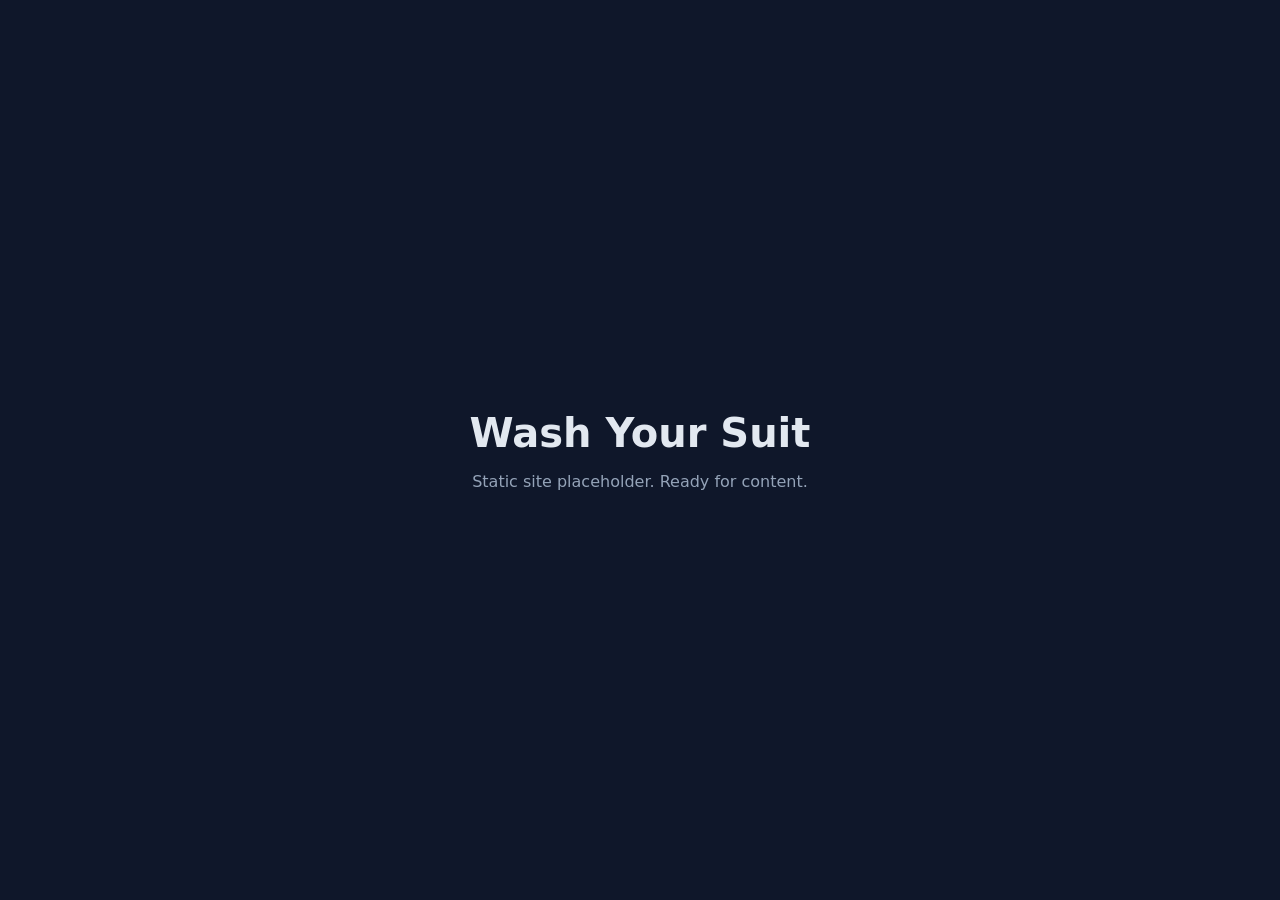
==== index.html @ 6be421e1 "init index" ====
<!DOCTYPE html>
<html lang="en">
<head>
  <meta charset="UTF-8">
  <meta name="viewport" content="width=device-width, initial-scale=1.0">
  <title>Wash Your Suit</title>
  <style>
    * {
      margin: 0;
      padding: 0;
      box-sizing: border-box;
    }
    body {
      font-family: system-ui, -apple-system, "Segoe UI", Roboto, sans-serif;
      background: #0f172a;
      color: #e2e8f0;
      display: flex;
      flex-direction: column;
      align-items: center;
      justify-content: center;
      min-height: 100vh;
      text-align: center;
      padding: 2rem;
    }
    h1 {
      font-size: 2.5rem;
      margin-bottom: 1rem;
    }
    p {
      color: #94a3b8;
      max-width: 40ch;
    }
  </style>
</head>
<body>
  <h1>Wash Your Suit</h1>
  <p>Static site placeholder. Ready for content.</p>
</body>
</html>
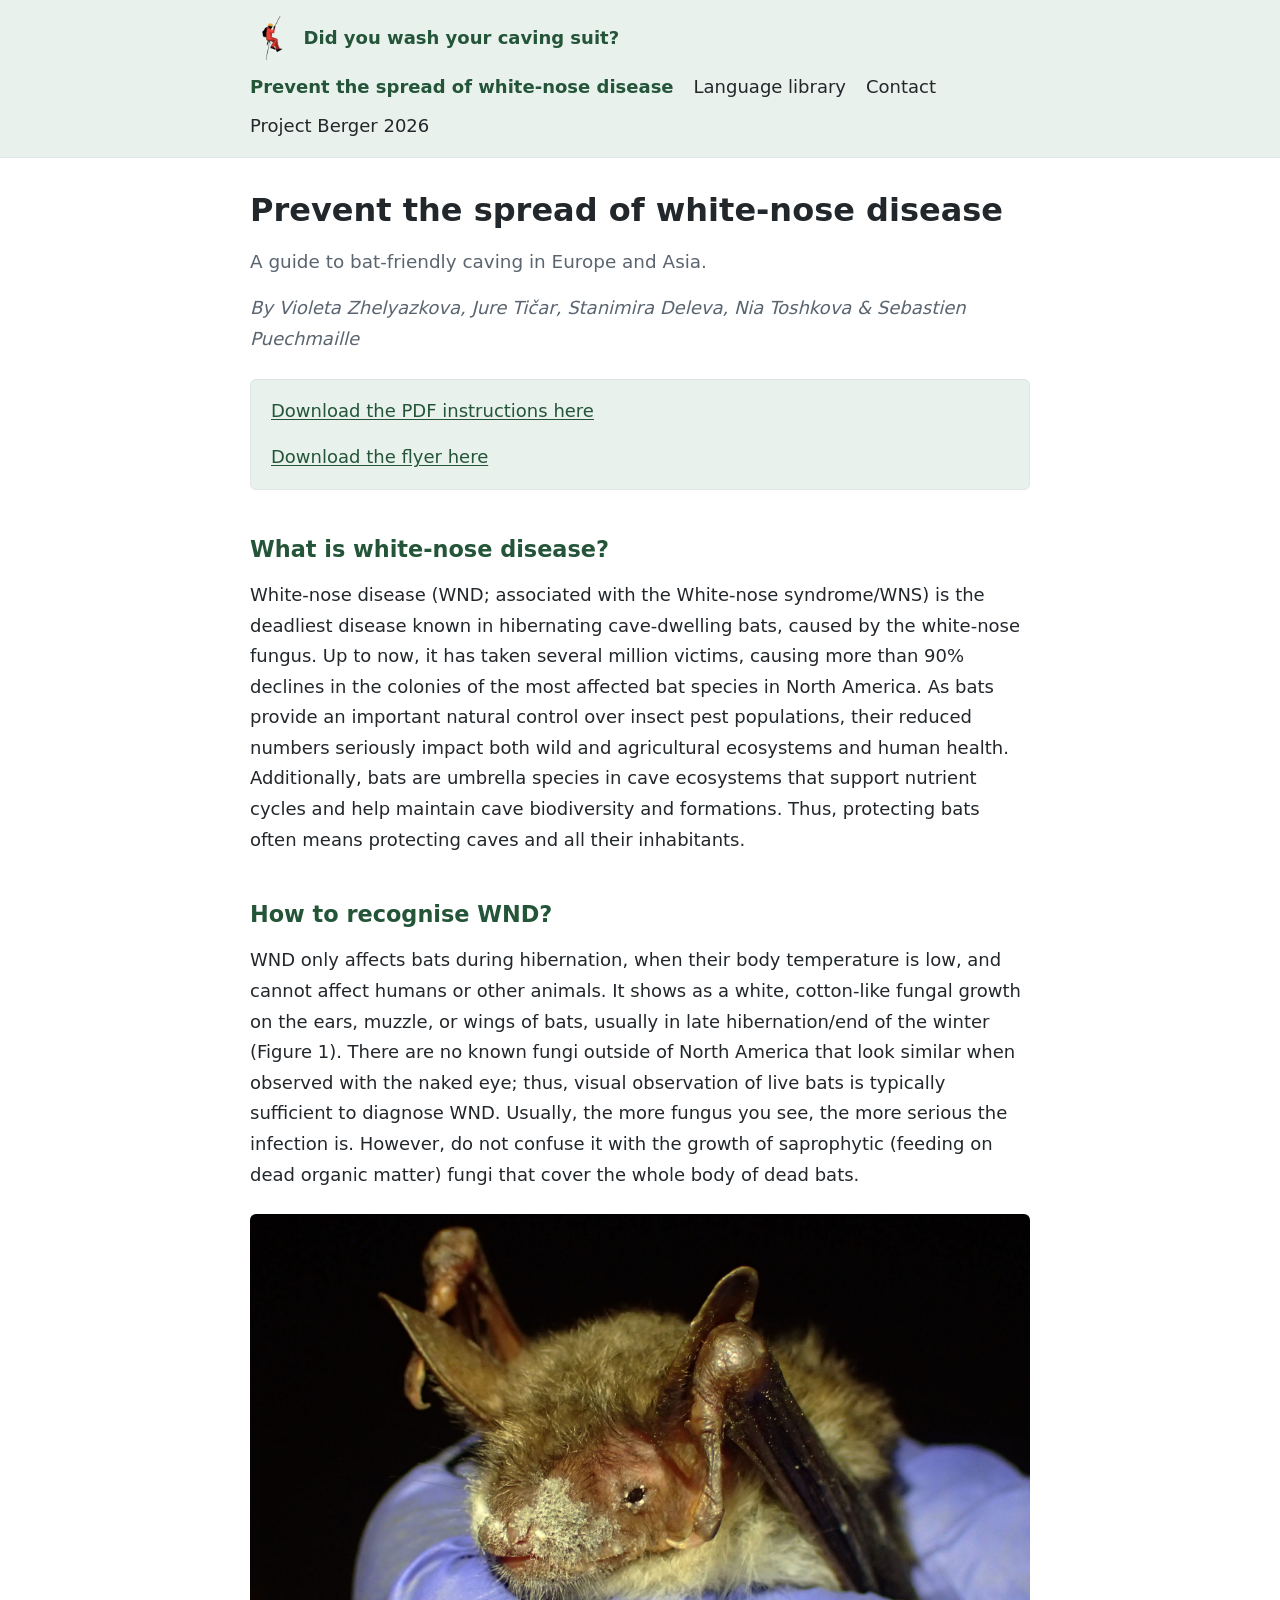
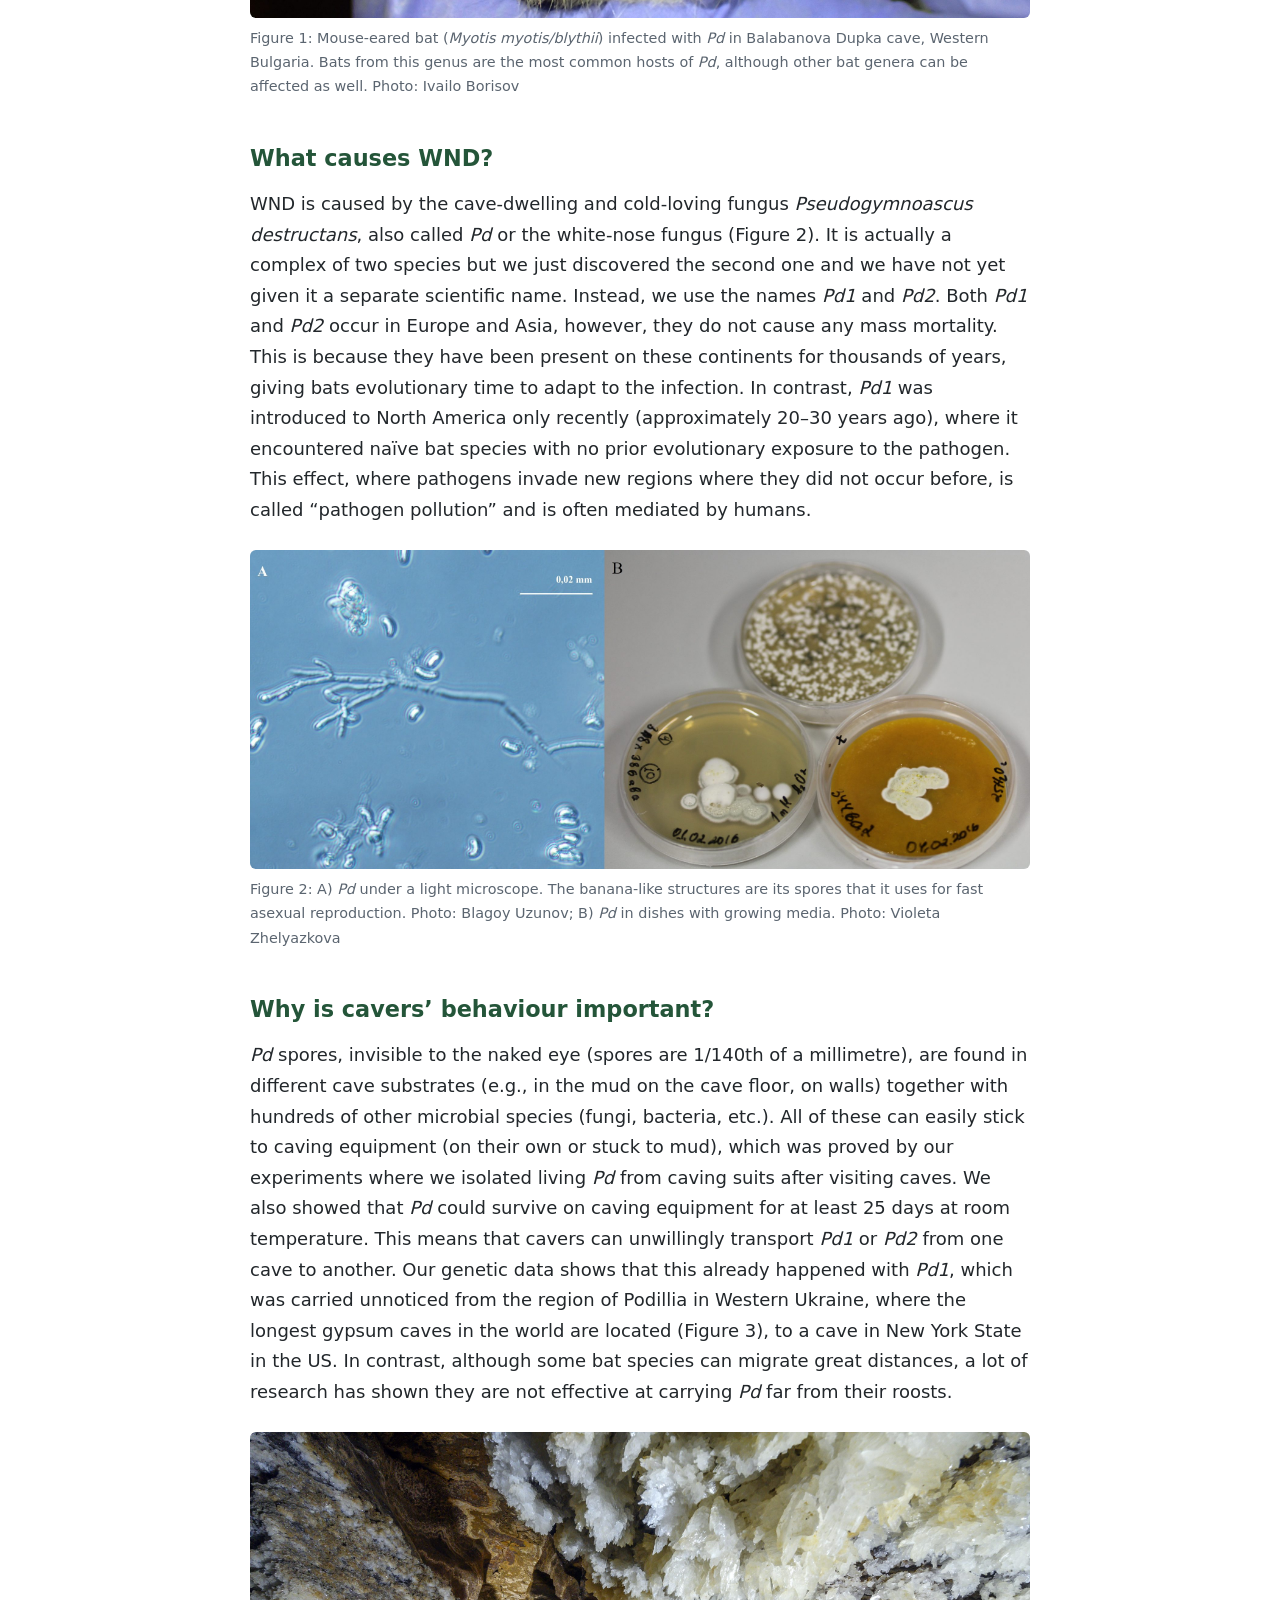
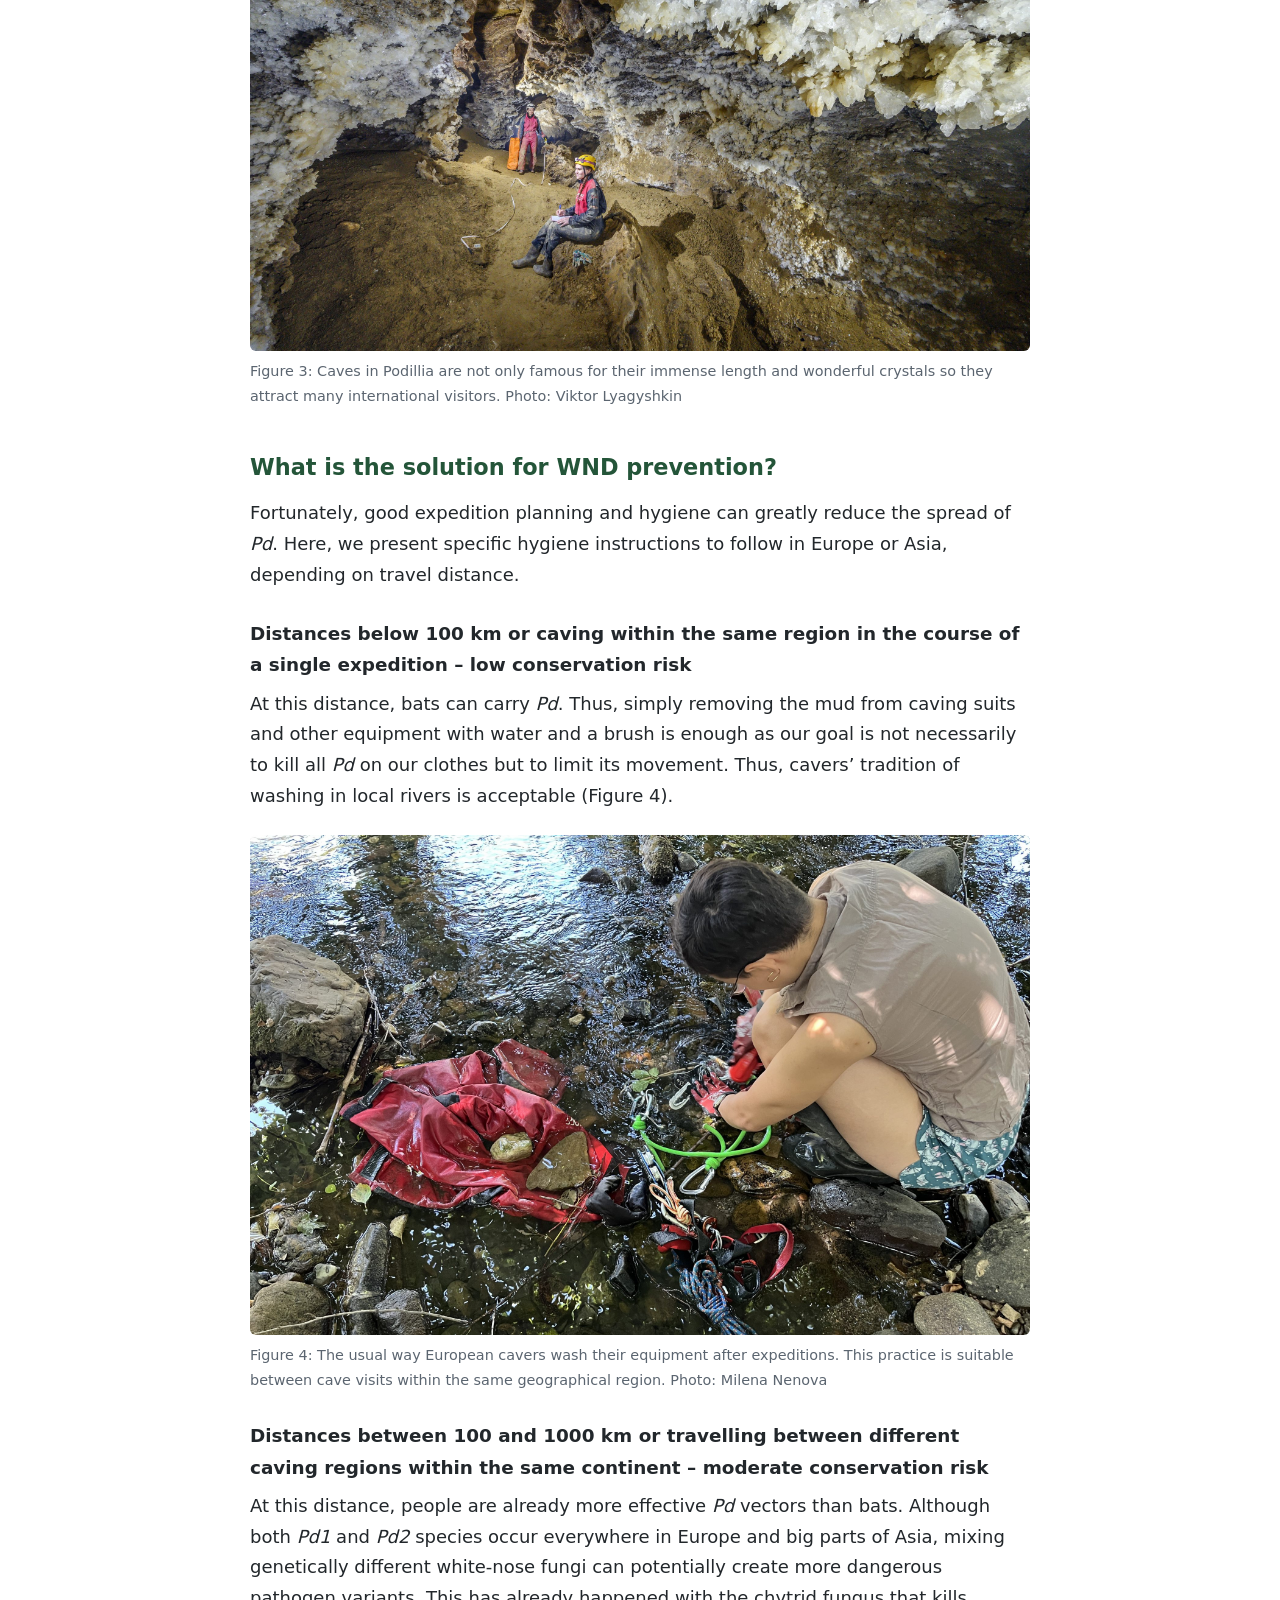
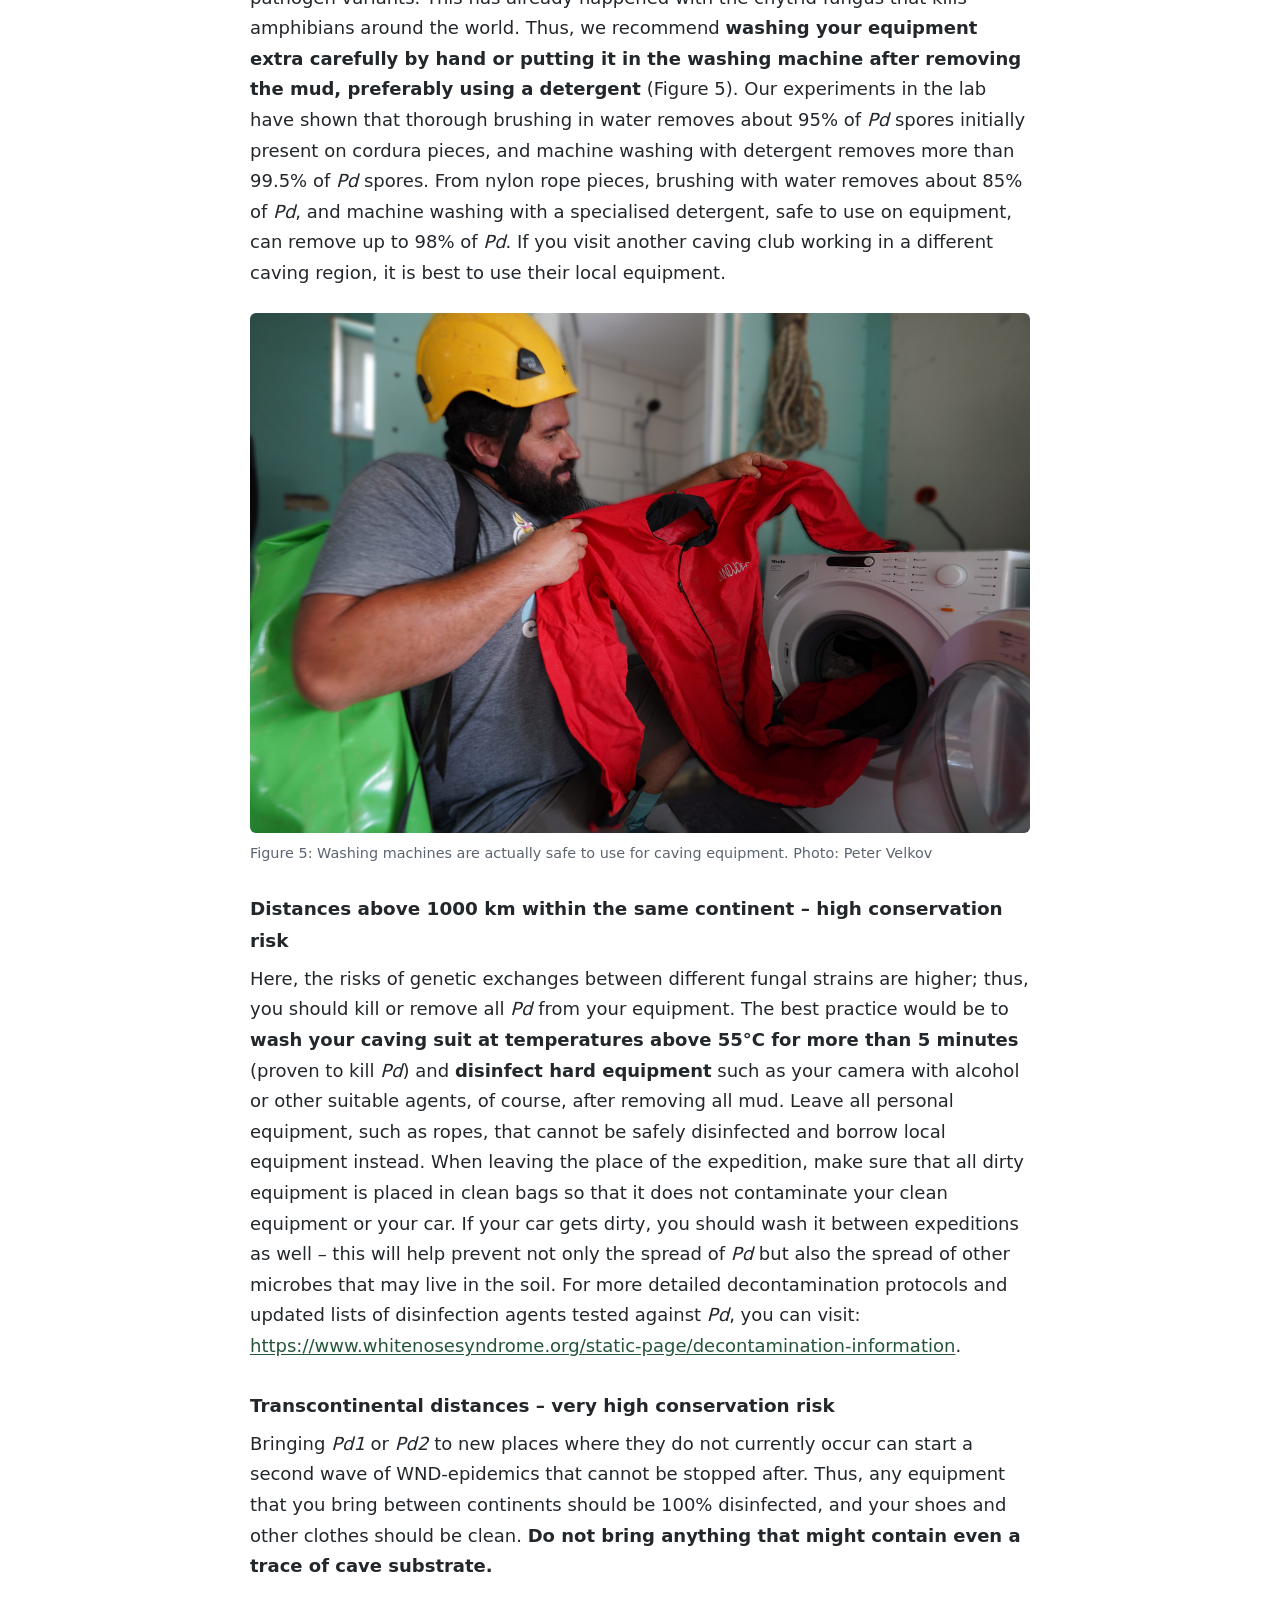
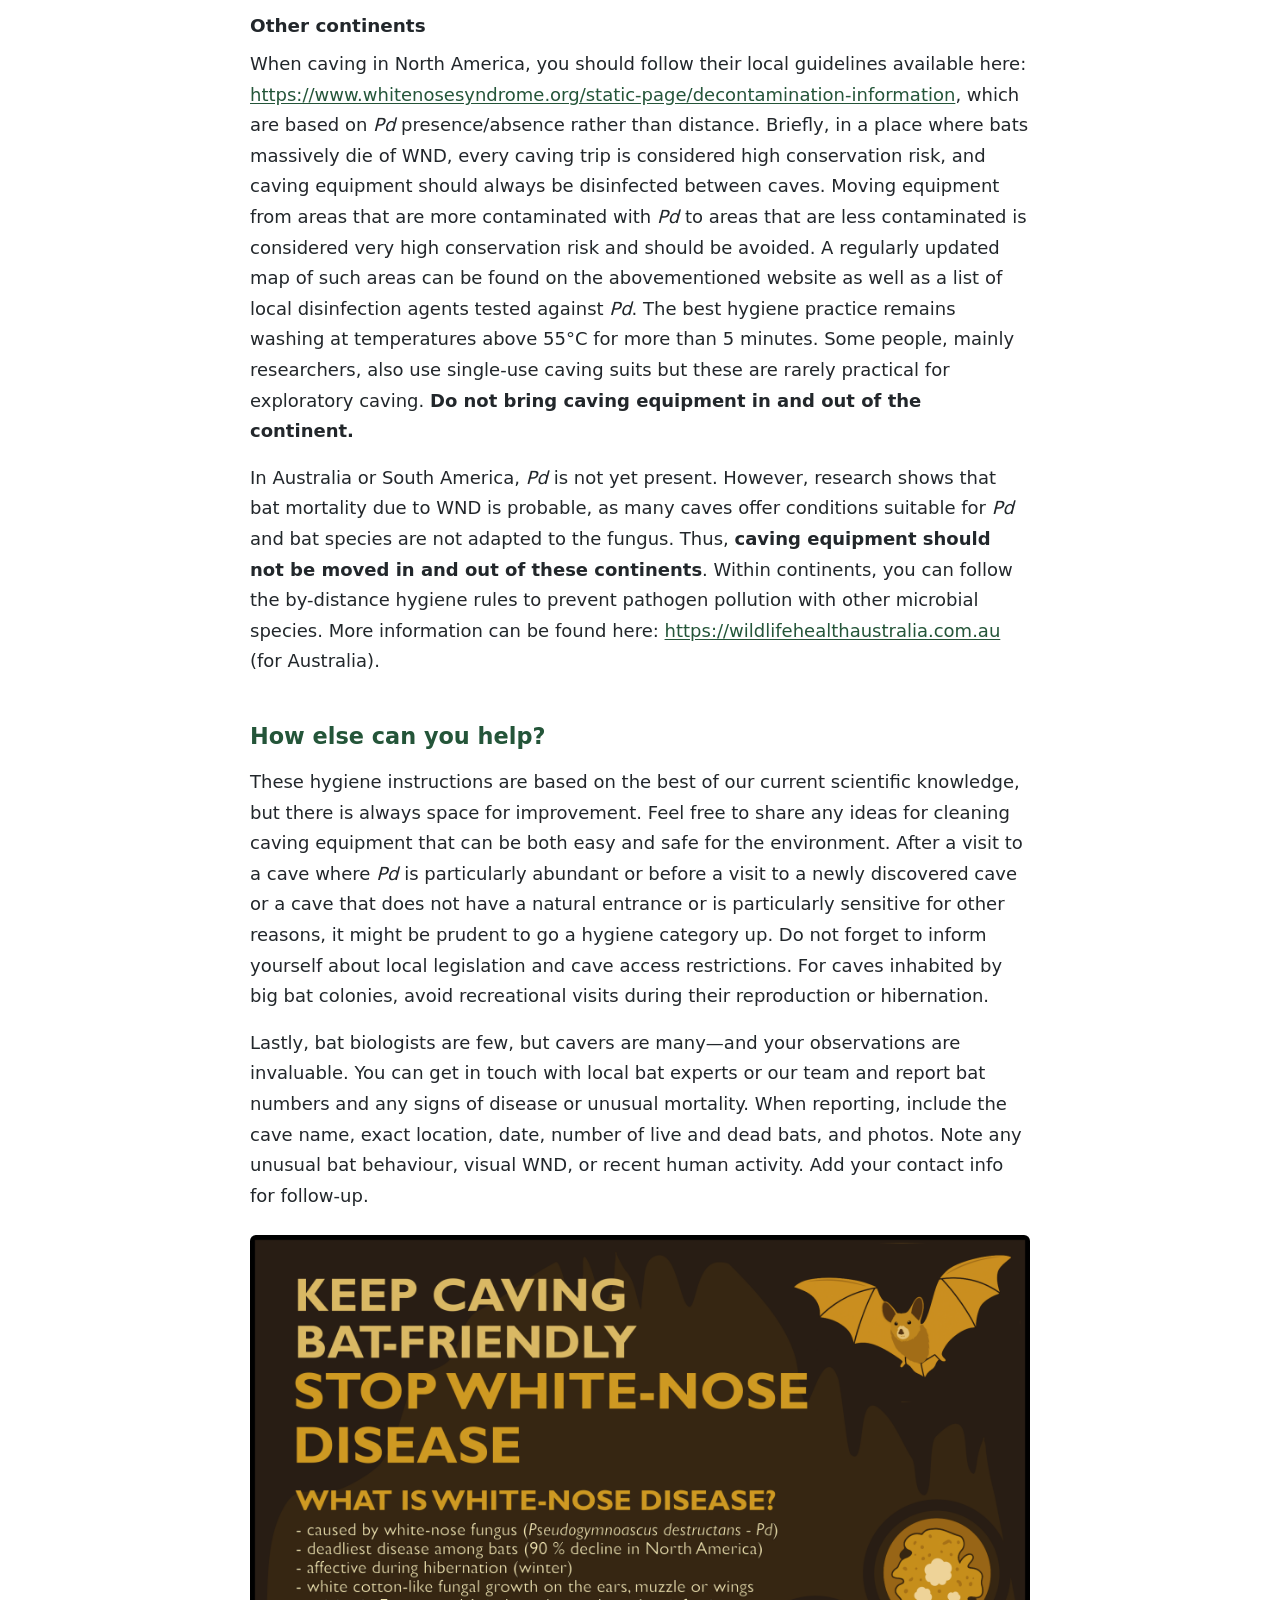
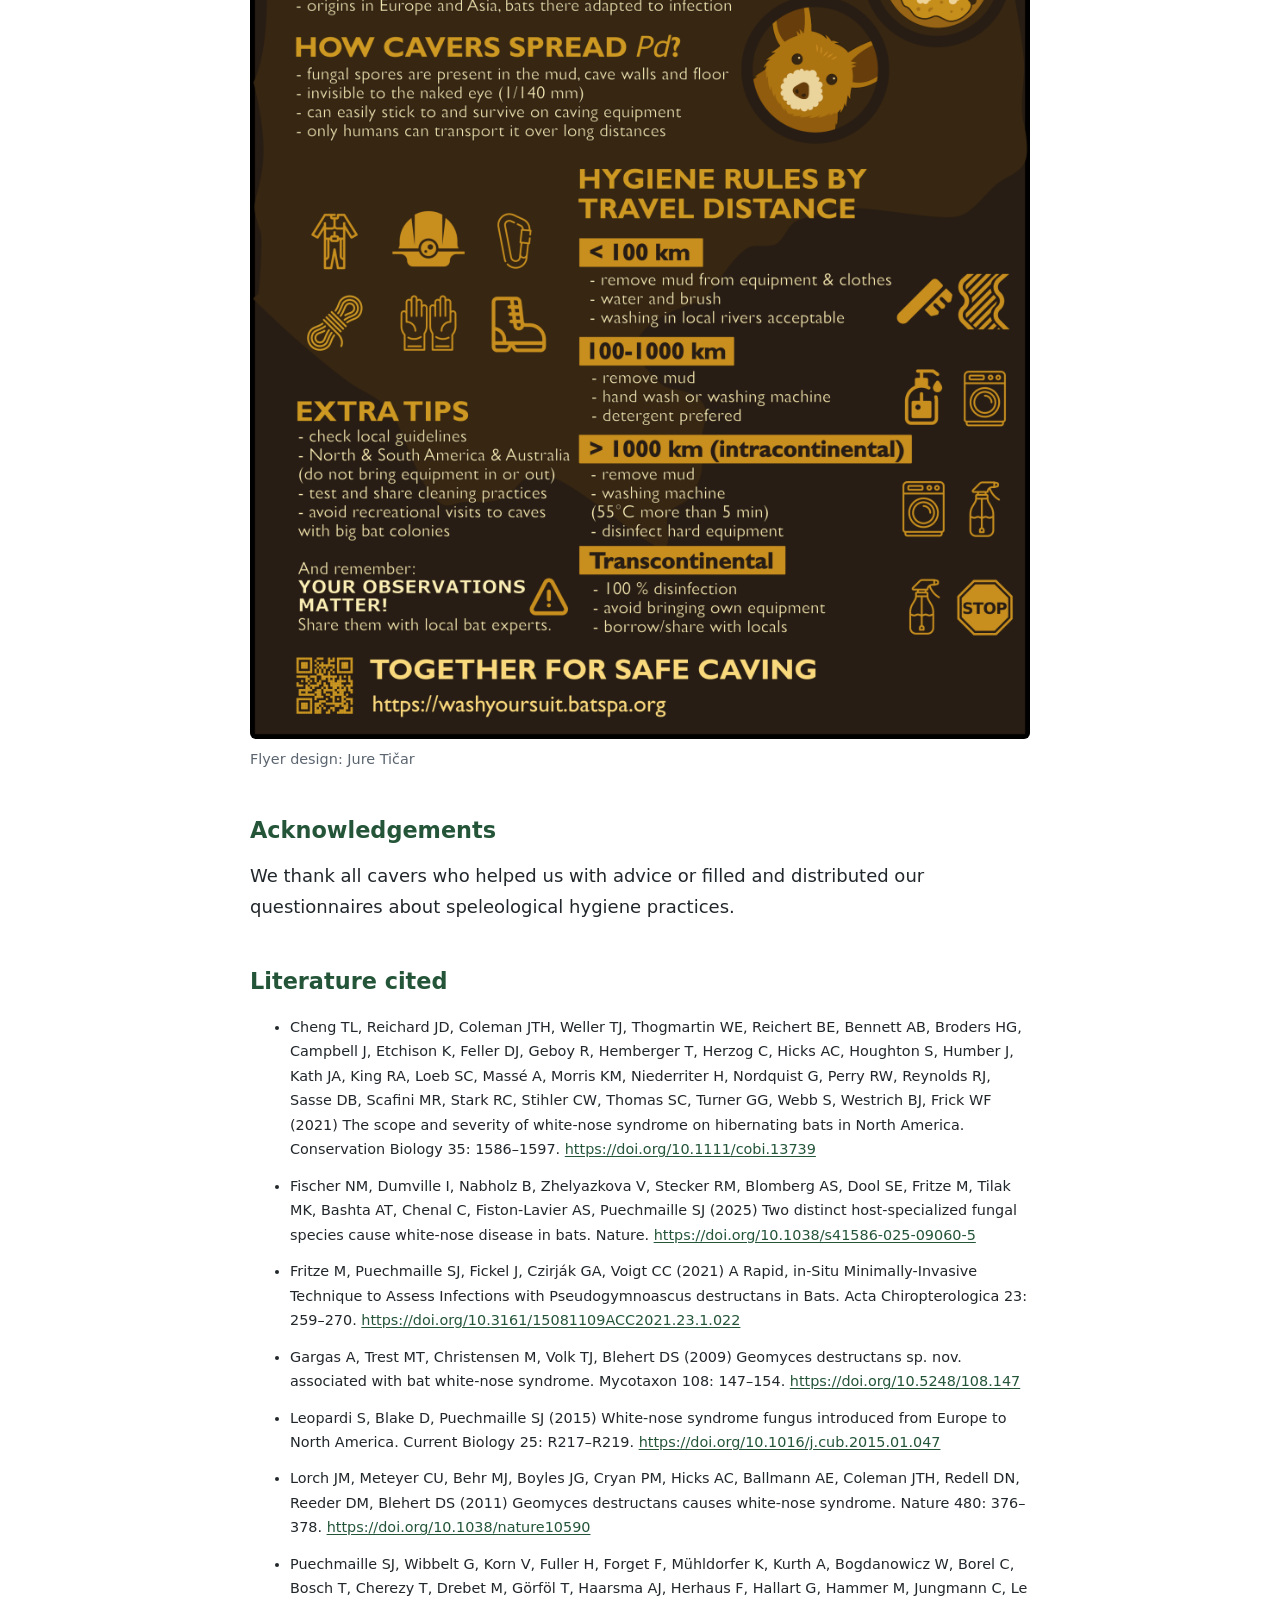
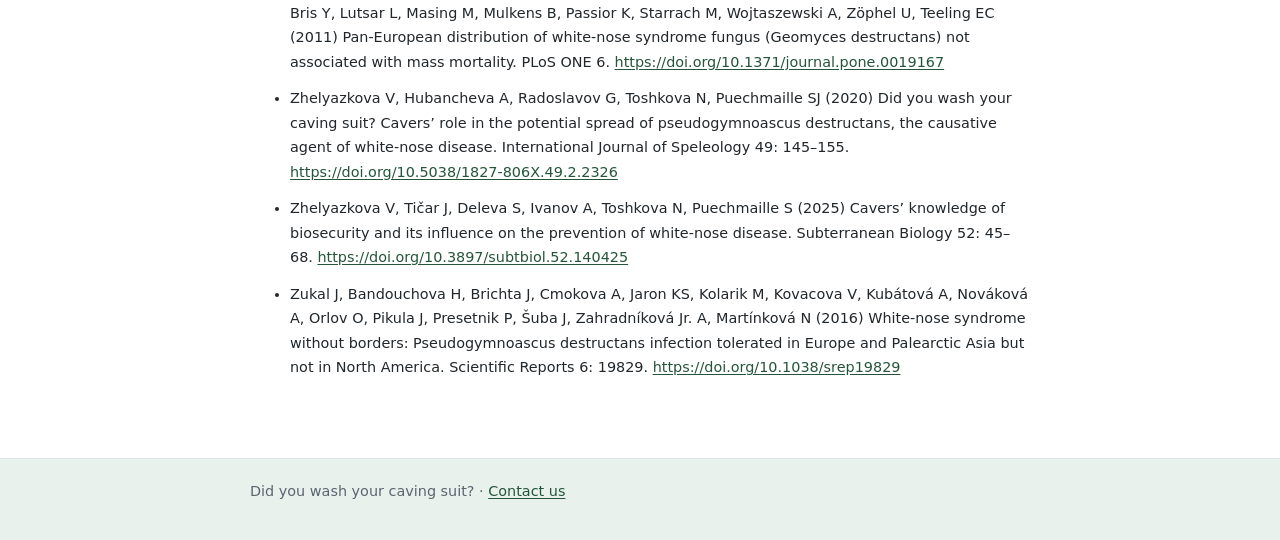
==== commit b5cf9e0b: "copy of existing wordpress" ====
--- a/index.html
+++ b/index.html
@@ -3,37 +3,135 @@
 <head>
   <meta charset="UTF-8">
   <meta name="viewport" content="width=device-width, initial-scale=1.0">
-  <title>Wash Your Suit</title>
-  <style>
-    * {
-      margin: 0;
-      padding: 0;
-      box-sizing: border-box;
-    }
-    body {
-      font-family: system-ui, -apple-system, "Segoe UI", Roboto, sans-serif;
-      background: #0f172a;
-      color: #e2e8f0;
-      display: flex;
-      flex-direction: column;
-      align-items: center;
-      justify-content: center;
-      min-height: 100vh;
-      text-align: center;
-      padding: 2rem;
-    }
-    h1 {
-      font-size: 2.5rem;
-      margin-bottom: 1rem;
-    }
-    p {
-      color: #94a3b8;
-      max-width: 40ch;
-    }
-  </style>
+  <title>Prevent the spread of white-nose disease &middot; Did you wash your caving suit?</title>
+  <meta name="description" content="A guide to bat-friendly caving in Europe and Asia. Prevent the spread of white-nose disease.">
+  <link rel="stylesheet" href="css/style.css">
 </head>
 <body>
-  <h1>Wash Your Suit</h1>
-  <p>Static site placeholder. Ready for content.</p>
+  <header class="site-header">
+    <div class="site-header__inner">
+      <a class="site-brand" href="index.html">
+        <img src="images/logo.png" alt="">
+        <span>Did you wash your caving suit?</span>
+      </a>
+      <nav class="site-nav" aria-label="Main">
+        <ul>
+          <li><a href="index.html" aria-current="page">Prevent the spread of white-nose disease</a></li>
+          <li><a href="library.html">Language library</a></li>
+          <li><a href="contact.html">Contact</a></li>
+          <li><a href="projects.html">Project Berger 2026</a></li>
+        </ul>
+      </nav>
+    </div>
+  </header>
+
+  <main>
+    <h1>Prevent the spread of white-nose disease</h1>
+    <p class="lead">A guide to bat-friendly caving in Europe and Asia.</p>
+    <p class="byline">By Violeta Zhelyazkova, Jure Tičar, Stanimira Deleva, Nia Toshkova &amp; Sebastien Puechmaille</p>
+
+    <div class="callout">
+      <p><a href="downloads/WND-instructions-EN.pdf">Download the PDF instructions here</a></p>
+      <p><a href="downloads/WND_flyer_EN.png">Download the flyer here</a></p>
+    </div>
+
+    <section>
+      <h2>What is white-nose disease?</h2>
+      <p>White-nose disease (WND; associated with the White-nose syndrome/WNS) is the deadliest disease known in hibernating cave-dwelling bats, caused by the white-nose fungus. Up to now, it has taken several million victims, causing more than 90% declines in the colonies of the most affected bat species in North America. As bats provide an important natural control over insect pest populations, their reduced numbers seriously impact both wild and agricultural ecosystems and human health. Additionally, bats are umbrella species in cave ecosystems that support nutrient cycles and help maintain cave biodiversity and formations. Thus, protecting bats often means protecting caves and all their inhabitants.</p>
+    </section>
+
+    <section>
+      <h2>How to recognise WND?</h2>
+      <p>WND only affects bats during hibernation, when their body temperature is low, and cannot affect humans or other animals. It shows as a white, cotton-like fungal growth on the ears, muzzle, or wings of bats, usually in late hibernation/end of the winter (Figure 1). There are no known fungi outside of North America that look similar when observed with the naked eye; thus, visual observation of live bats is typically sufficient to diagnose WND. Usually, the more fungus you see, the more serious the infection is. However, do not confuse it with the growth of saprophytic (feeding on dead organic matter) fungi that cover the whole body of dead bats.</p>
+      <figure>
+        <img src="images/figure1-pd-bat.jpg" alt="Mouse-eared bat infected with Pd in Balabanova Dupka cave, Western Bulgaria">
+        <figcaption>Figure 1: Mouse-eared bat (<em>Myotis myotis/blythii</em>) infected with <em>Pd</em> in Balabanova Dupka cave, Western Bulgaria. Bats from this genus are the most common hosts of <em>Pd</em>, although other bat genera can be affected as well. Photo: Ivailo Borisov</figcaption>
+      </figure>
+    </section>
+
+    <section>
+      <h2>What causes WND?</h2>
+      <p>WND is caused by the cave-dwelling and cold-loving fungus <em>Pseudogymnoascus destructans</em>, also called <em>Pd</em> or the white-nose fungus (Figure 2). It is actually a complex of two species but we just discovered the second one and we have not yet given it a separate scientific name. Instead, we use the names <em>Pd1</em> and <em>Pd2</em>. Both <em>Pd1</em> and <em>Pd2</em> occur in Europe and Asia, however, they do not cause any mass mortality. This is because they have been present on these continents for thousands of years, giving bats evolutionary time to adapt to the infection. In contrast, <em>Pd1</em> was introduced to North America only recently (approximately 20&ndash;30 years ago), where it encountered naïve bat species with no prior evolutionary exposure to the pathogen. This effect, where pathogens invade new regions where they did not occur before, is called &ldquo;pathogen pollution&rdquo; and is often mediated by humans.</p>
+      <figure>
+        <img src="images/figure2-pd-fungus.jpg" alt="Pd under a light microscope and Pd growing in dishes">
+        <figcaption>Figure 2: A) <em>Pd</em> under a light microscope. The banana-like structures are its spores that it uses for fast asexual reproduction. Photo: Blagoy Uzunov; B) <em>Pd</em> in dishes with growing media. Photo: Violeta Zhelyazkova</figcaption>
+      </figure>
+    </section>
+
+    <section>
+      <h2>Why is cavers&rsquo; behaviour important?</h2>
+      <p><em>Pd</em> spores, invisible to the naked eye (spores are 1/140th of a millimetre), are found in different cave substrates (e.g., in the mud on the cave floor, on walls) together with hundreds of other microbial species (fungi, bacteria, etc.). All of these can easily stick to caving equipment (on their own or stuck to mud), which was proved by our experiments where we isolated living <em>Pd</em> from caving suits after visiting caves. We also showed that <em>Pd</em> could survive on caving equipment for at least 25 days at room temperature. This means that cavers can unwillingly transport <em>Pd1</em> or <em>Pd2</em> from one cave to another. Our genetic data shows that this already happened with <em>Pd1</em>, which was carried unnoticed from the region of Podillia in Western Ukraine, where the longest gypsum caves in the world are located (Figure 3), to a cave in New York State in the US. In contrast, although some bat species can migrate great distances, a lot of research has shown they are not effective at carrying <em>Pd</em> far from their roosts.</p>
+      <figure>
+        <img src="images/figure3-podillia.jpg" alt="Caves in Podillia, Western Ukraine">
+        <figcaption>Figure 3: Caves in Podillia are not only famous for their immense length and wonderful crystals so they attract many international visitors. Photo: Viktor Lyagyshkin</figcaption>
+      </figure>
+    </section>
+
+    <section>
+      <h2>What is the solution for WND prevention?</h2>
+      <p>Fortunately, good expedition planning and hygiene can greatly reduce the spread of <em>Pd</em>. Here, we present specific hygiene instructions to follow in Europe or Asia, depending on travel distance.</p>
+
+      <h3>Distances below 100 km or caving within the same region in the course of a single expedition &ndash; low conservation risk</h3>
+      <p>At this distance, bats can carry <em>Pd</em>. Thus, simply removing the mud from caving suits and other equipment with water and a brush is enough as our goal is not necessarily to kill all <em>Pd</em> on our clothes but to limit its movement. Thus, cavers&rsquo; tradition of washing in local rivers is acceptable (Figure 4).</p>
+      <figure>
+        <img src="images/figure4-washing-river.jpeg" alt="Cavers washing equipment in a river">
+        <figcaption>Figure 4: The usual way European cavers wash their equipment after expeditions. This practice is suitable between cave visits within the same geographical region. Photo: Milena Nenova</figcaption>
+      </figure>
+
+      <h3>Distances between 100 and 1000 km or travelling between different caving regions within the same continent &ndash; moderate conservation risk</h3>
+      <p>At this distance, people are already more effective <em>Pd</em> vectors than bats. Although both <em>Pd1</em> and <em>Pd2</em> species occur everywhere in Europe and big parts of Asia, mixing genetically different white-nose fungi can potentially create more dangerous pathogen variants. This has already happened with the chytrid fungus that kills amphibians around the world. Thus, we recommend <strong>washing your equipment extra carefully by hand or putting it in the washing machine after removing the mud, preferably using a detergent</strong> (Figure 5). Our experiments in the lab have shown that thorough brushing in water removes about 95% of <em>Pd</em> spores initially present on cordura pieces, and machine washing with detergent removes more than 99.5% of <em>Pd</em> spores. From nylon rope pieces, brushing with water removes about 85% of <em>Pd</em>, and machine washing with a specialised detergent, safe to use on equipment, can remove up to 98% of <em>Pd</em>. If you visit another caving club working in a different caving region, it is best to use their local equipment.</p>
+      <figure>
+        <img src="images/figure5-washing-machine.jpg" alt="Caving equipment being washed in a washing machine">
+        <figcaption>Figure 5: Washing machines are actually safe to use for caving equipment. Photo: Peter Velkov</figcaption>
+      </figure>
+
+      <h3>Distances above 1000 km within the same continent &ndash; high conservation risk</h3>
+      <p>Here, the risks of genetic exchanges between different fungal strains are higher; thus, you should kill or remove all <em>Pd</em> from your equipment. The best practice would be to <strong>wash your caving suit at temperatures above 55&deg;C for more than 5 minutes</strong> (proven to kill <em>Pd</em>) and <strong>disinfect hard equipment</strong> such as your camera with alcohol or other suitable agents, of course, after removing all mud. Leave all personal equipment, such as ropes, that cannot be safely disinfected and borrow local equipment instead. When leaving the place of the expedition, make sure that all dirty equipment is placed in clean bags so that it does not contaminate your clean equipment or your car. If your car gets dirty, you should wash it between expeditions as well &ndash; this will help prevent not only the spread of <em>Pd</em> but also the spread of other microbes that may live in the soil. For more detailed decontamination protocols and updated lists of disinfection agents tested against <em>Pd</em>, you can visit: <a href="https://www.whitenosesyndrome.org/static-page/decontamination-information">https://www.whitenosesyndrome.org/static-page/decontamination-information</a>.</p>
+
+      <h3>Transcontinental distances &ndash; very high conservation risk</h3>
+      <p>Bringing <em>Pd1</em> or <em>Pd2</em> to new places where they do not currently occur can start a second wave of WND-epidemics that cannot be stopped after. Thus, any equipment that you bring between continents should be 100% disinfected, and your shoes and other clothes should be clean. <strong>Do not bring anything that might contain even a trace of cave substrate.</strong></p>
+
+      <h3>Other continents</h3>
+      <p>When caving in North America, you should follow their local guidelines available here: <a href="https://www.whitenosesyndrome.org/static-page/decontamination-information">https://www.whitenosesyndrome.org/static-page/decontamination-information</a>, which are based on <em>Pd</em> presence/absence rather than distance. Briefly, in a place where bats massively die of WND, every caving trip is considered high conservation risk, and caving equipment should always be disinfected between caves. Moving equipment from areas that are more contaminated with <em>Pd</em> to areas that are less contaminated is considered very high conservation risk and should be avoided. A regularly updated map of such areas can be found on the abovementioned website as well as a list of local disinfection agents tested against <em>Pd</em>. The best hygiene practice remains washing at temperatures above 55&deg;C for more than 5 minutes. Some people, mainly researchers, also use single-use caving suits but these are rarely practical for exploratory caving. <strong>Do not bring caving equipment in and out of the continent.</strong></p>
+      <p>In Australia or South America, <em>Pd</em> is not yet present. However, research shows that bat mortality due to WND is probable, as many caves offer conditions suitable for <em>Pd</em> and bat species are not adapted to the fungus. Thus, <strong>caving equipment should not be moved in and out of these continents</strong>. Within continents, you can follow the by-distance hygiene rules to prevent pathogen pollution with other microbial species. More information can be found here: <a href="https://wildlifehealthaustralia.com.au">https://wildlifehealthaustralia.com.au</a> (for Australia).</p>
+    </section>
+
+    <section>
+      <h2>How else can you help?</h2>
+      <p>These hygiene instructions are based on the best of our current scientific knowledge, but there is always space for improvement. Feel free to share any ideas for cleaning caving equipment that can be both easy and safe for the environment. After a visit to a cave where <em>Pd</em> is particularly abundant or before a visit to a newly discovered cave or a cave that does not have a natural entrance or is particularly sensitive for other reasons, it might be prudent to go a hygiene category up. Do not forget to inform yourself about local legislation and cave access restrictions. For caves inhabited by big bat colonies, avoid recreational visits during their reproduction or hibernation.</p>
+      <p>Lastly, bat biologists are few, but cavers are many&mdash;and your observations are invaluable. You can get in touch with local bat experts or our team and report bat numbers and any signs of disease or unusual mortality. When reporting, include the cave name, exact location, date, number of live and dead bats, and photos. Note any unusual bat behaviour, visual WND, or recent human activity. Add your contact info for follow-up.</p>
+      <figure>
+        <img src="downloads/WND_flyer_EN.png" alt="White-nose disease hygiene flyer in English">
+        <figcaption>Flyer design: Jure Tičar</figcaption>
+      </figure>
+    </section>
+
+    <section>
+      <h2>Acknowledgements</h2>
+      <p>We thank all cavers who helped us with advice or filled and distributed our questionnaires about speleological hygiene practices.</p>
+    </section>
+
+    <section>
+      <h2>Literature cited</h2>
+      <ul class="references">
+        <li>Cheng TL, Reichard JD, Coleman JTH, Weller TJ, Thogmartin WE, Reichert BE, Bennett AB, Broders HG, Campbell J, Etchison K, Feller DJ, Geboy R, Hemberger T, Herzog C, Hicks AC, Houghton S, Humber J, Kath JA, King RA, Loeb SC, Massé A, Morris KM, Niederriter H, Nordquist G, Perry RW, Reynolds RJ, Sasse DB, Scafini MR, Stark RC, Stihler CW, Thomas SC, Turner GG, Webb S, Westrich BJ, Frick WF (2021) The scope and severity of white-nose syndrome on hibernating bats in North America. Conservation Biology 35: 1586&ndash;1597. <a href="https://doi.org/10.1111/cobi.13739">https://doi.org/10.1111/cobi.13739</a></li>
+        <li>Fischer NM, Dumville I, Nabholz B, Zhelyazkova V, Stecker RM, Blomberg AS, Dool SE, Fritze M, Tilak MK, Bashta AT, Chenal C, Fiston-Lavier AS, Puechmaille SJ (2025) Two distinct host-specialized fungal species cause white-nose disease in bats. Nature. <a href="https://doi.org/10.1038/s41586-025-09060-5">https://doi.org/10.1038/s41586-025-09060-5</a></li>
+        <li>Fritze M, Puechmaille SJ, Fickel J, Czirják GA, Voigt CC (2021) A Rapid, in-Situ Minimally-Invasive Technique to Assess Infections with Pseudogymnoascus destructans in Bats. Acta Chiropterologica 23: 259&ndash;270. <a href="https://doi.org/10.3161/15081109ACC2021.23.1.022">https://doi.org/10.3161/15081109ACC2021.23.1.022</a></li>
+        <li>Gargas A, Trest MT, Christensen M, Volk TJ, Blehert DS (2009) Geomyces destructans sp. nov. associated with bat white-nose syndrome. Mycotaxon 108: 147&ndash;154. <a href="https://doi.org/10.5248/108.147">https://doi.org/10.5248/108.147</a></li>
+        <li>Leopardi S, Blake D, Puechmaille SJ (2015) White-nose syndrome fungus introduced from Europe to North America. Current Biology 25: R217&ndash;R219. <a href="https://doi.org/10.1016/j.cub.2015.01.047">https://doi.org/10.1016/j.cub.2015.01.047</a></li>
+        <li>Lorch JM, Meteyer CU, Behr MJ, Boyles JG, Cryan PM, Hicks AC, Ballmann AE, Coleman JTH, Redell DN, Reeder DM, Blehert DS (2011) Geomyces destructans causes white-nose syndrome. Nature 480: 376&ndash;378. <a href="https://doi.org/10.1038/nature10590">https://doi.org/10.1038/nature10590</a></li>
+        <li>Puechmaille SJ, Wibbelt G, Korn V, Fuller H, Forget F, Mühldorfer K, Kurth A, Bogdanowicz W, Borel C, Bosch T, Cherezy T, Drebet M, Görföl T, Haarsma AJ, Herhaus F, Hallart G, Hammer M, Jungmann C, Le Bris Y, Lutsar L, Masing M, Mulkens B, Passior K, Starrach M, Wojtaszewski A, Zöphel U, Teeling EC (2011) Pan-European distribution of white-nose syndrome fungus (Geomyces destructans) not associated with mass mortality. PLoS ONE 6. <a href="https://doi.org/10.1371/journal.pone.0019167">https://doi.org/10.1371/journal.pone.0019167</a></li>
+        <li>Zhelyazkova V, Hubancheva A, Radoslavov G, Toshkova N, Puechmaille SJ (2020) Did you wash your caving suit? Cavers&rsquo; role in the potential spread of pseudogymnoascus destructans, the causative agent of white-nose disease. International Journal of Speleology 49: 145&ndash;155. <a href="https://doi.org/10.5038/1827-806X.49.2.2326">https://doi.org/10.5038/1827-806X.49.2.2326</a></li>
+        <li>Zhelyazkova V, Tičar J, Deleva S, Ivanov A, Toshkova N, Puechmaille S (2025) Cavers&rsquo; knowledge of biosecurity and its influence on the prevention of white-nose disease. Subterranean Biology 52: 45&ndash;68. <a href="https://doi.org/10.3897/subtbiol.52.140425">https://doi.org/10.3897/subtbiol.52.140425</a></li>
+        <li>Zukal J, Bandouchova H, Brichta J, Cmokova A, Jaron KS, Kolarik M, Kovacova V, Kubátová A, Nováková A, Orlov O, Pikula J, Presetnik P, Šuba J, Zahradníková Jr. A, Martínková N (2016) White-nose syndrome without borders: Pseudogymnoascus destructans infection tolerated in Europe and Palearctic Asia but not in North America. Scientific Reports 6: 19829. <a href="https://doi.org/10.1038/srep19829">https://doi.org/10.1038/srep19829</a></li>
+      </ul>
+    </section>
+  </main>
+
+  <footer class="site-footer">
+    <div class="site-footer__inner">
+      <p>Did you wash your caving suit? &middot; <a href="contact.html">Contact us</a></p>
+    </div>
+  </footer>
 </body>
 </html>
--- a/css/style.css
+++ b/css/style.css
@@ -0,0 +1,249 @@
+:root {
+  --green: #2f6f4e;
+  --green-dark: #245539;
+  --green-light: #e8f1ec;
+  --ink: #22272b;
+  --muted: #5b6570;
+  --bg: #ffffff;
+  --border: #dfe4e8;
+  --max-width: 820px;
+}
+
+* {
+  box-sizing: border-box;
+}
+
+html {
+  scroll-behavior: smooth;
+}
+
+body {
+  margin: 0;
+  font-family: system-ui, -apple-system, "Segoe UI", Roboto, Helvetica, Arial, sans-serif;
+  color: var(--ink);
+  background: var(--bg);
+  line-height: 1.7;
+  font-size: 18px;
+}
+
+img {
+  max-width: 100%;
+  height: auto;
+  display: block;
+}
+
+a {
+  color: var(--green-dark);
+  text-decoration: underline;
+  text-underline-offset: 2px;
+}
+
+a:hover {
+  color: var(--green);
+}
+
+/* Header */
+.site-header {
+  border-bottom: 1px solid var(--border);
+  background: var(--green-light);
+}
+
+.site-header__inner {
+  max-width: var(--max-width);
+  margin: 0 auto;
+  padding: 1rem 1.25rem;
+  display: flex;
+  flex-wrap: wrap;
+  align-items: center;
+  gap: 0.75rem 1.5rem;
+}
+
+.site-brand {
+  display: flex;
+  align-items: center;
+  gap: 0.6rem;
+  text-decoration: none;
+  color: var(--green-dark);
+  font-weight: 700;
+}
+
+.site-brand img {
+  width: 44px;
+  height: 44px;
+  object-fit: contain;
+}
+
+.site-nav {
+  margin-left: auto;
+}
+
+.site-nav ul {
+  list-style: none;
+  margin: 0;
+  padding: 0;
+  display: flex;
+  flex-wrap: wrap;
+  gap: 0.5rem 1.25rem;
+}
+
+.site-nav a {
+  text-decoration: none;
+  color: var(--ink);
+  font-weight: 500;
+}
+
+.site-nav a[aria-current="page"] {
+  color: var(--green-dark);
+  font-weight: 700;
+}
+
+/* Main content */
+main {
+  max-width: var(--max-width);
+  margin: 0 auto;
+  padding: 2rem 1.25rem 4rem;
+}
+
+h1 {
+  font-size: 2rem;
+  line-height: 1.25;
+  margin: 0 0 1rem;
+}
+
+h2 {
+  font-size: 1.4rem;
+  margin: 2.5rem 0 0.75rem;
+  color: var(--green-dark);
+}
+
+h3 {
+  font-size: 1.15rem;
+  margin: 1.75rem 0 0.5rem;
+}
+
+p {
+  margin: 0 0 1rem;
+}
+
+.lead {
+  font-size: 1.15rem;
+  color: var(--muted);
+}
+
+.byline {
+  color: var(--muted);
+  font-style: italic;
+}
+
+section + section {
+  margin-top: 1rem;
+}
+
+/* Figures */
+figure {
+  margin: 1.5rem 0;
+}
+
+figure img {
+  border-radius: 6px;
+  width: 100%;
+}
+
+figcaption {
+  font-size: 0.9rem;
+  color: var(--muted);
+  margin-top: 0.5rem;
+}
+
+/* Callout / download box */
+.callout {
+  background: var(--green-light);
+  border: 1px solid var(--border);
+  border-radius: 6px;
+  padding: 1rem 1.25rem;
+  margin: 1.5rem 0;
+}
+
+.callout p:last-child {
+  margin-bottom: 0;
+}
+
+/* Language library */
+.lang-list {
+  list-style: none;
+  padding: 0;
+  margin: 1.5rem 0;
+  display: grid;
+  grid-template-columns: repeat(auto-fill, minmax(220px, 1fr));
+  gap: 1rem;
+}
+
+.lang-card {
+  border: 1px solid var(--border);
+  border-radius: 8px;
+  padding: 1rem;
+  display: flex;
+  flex-direction: column;
+  gap: 0.5rem;
+}
+
+.lang-card img {
+  width: 64px;
+  height: 48px;
+  object-fit: contain;
+  border: 1px solid var(--border);
+  border-radius: 3px;
+}
+
+.lang-card h2 {
+  font-size: 1.05rem;
+  margin: 0;
+}
+
+.lang-card h2 a {
+  text-decoration: none;
+}
+
+.lang-card .flyer-link {
+  font-size: 0.9rem;
+}
+
+/* References */
+.references {
+  font-size: 0.9rem;
+}
+
+.references li {
+  margin-bottom: 0.75rem;
+  word-break: break-word;
+}
+
+/* Footer */
+.site-footer {
+  border-top: 1px solid var(--border);
+  background: var(--green-light);
+  color: var(--muted);
+  font-size: 0.9rem;
+}
+
+.site-footer__inner {
+  max-width: var(--max-width);
+  margin: 0 auto;
+  padding: 1.25rem;
+}
+
+.site-footer a {
+  color: var(--green-dark);
+}
+
+@media (max-width: 600px) {
+  body {
+    font-size: 17px;
+  }
+  h1 {
+    font-size: 1.6rem;
+  }
+  h2 {
+    font-size: 1.25rem;
+  }
+}
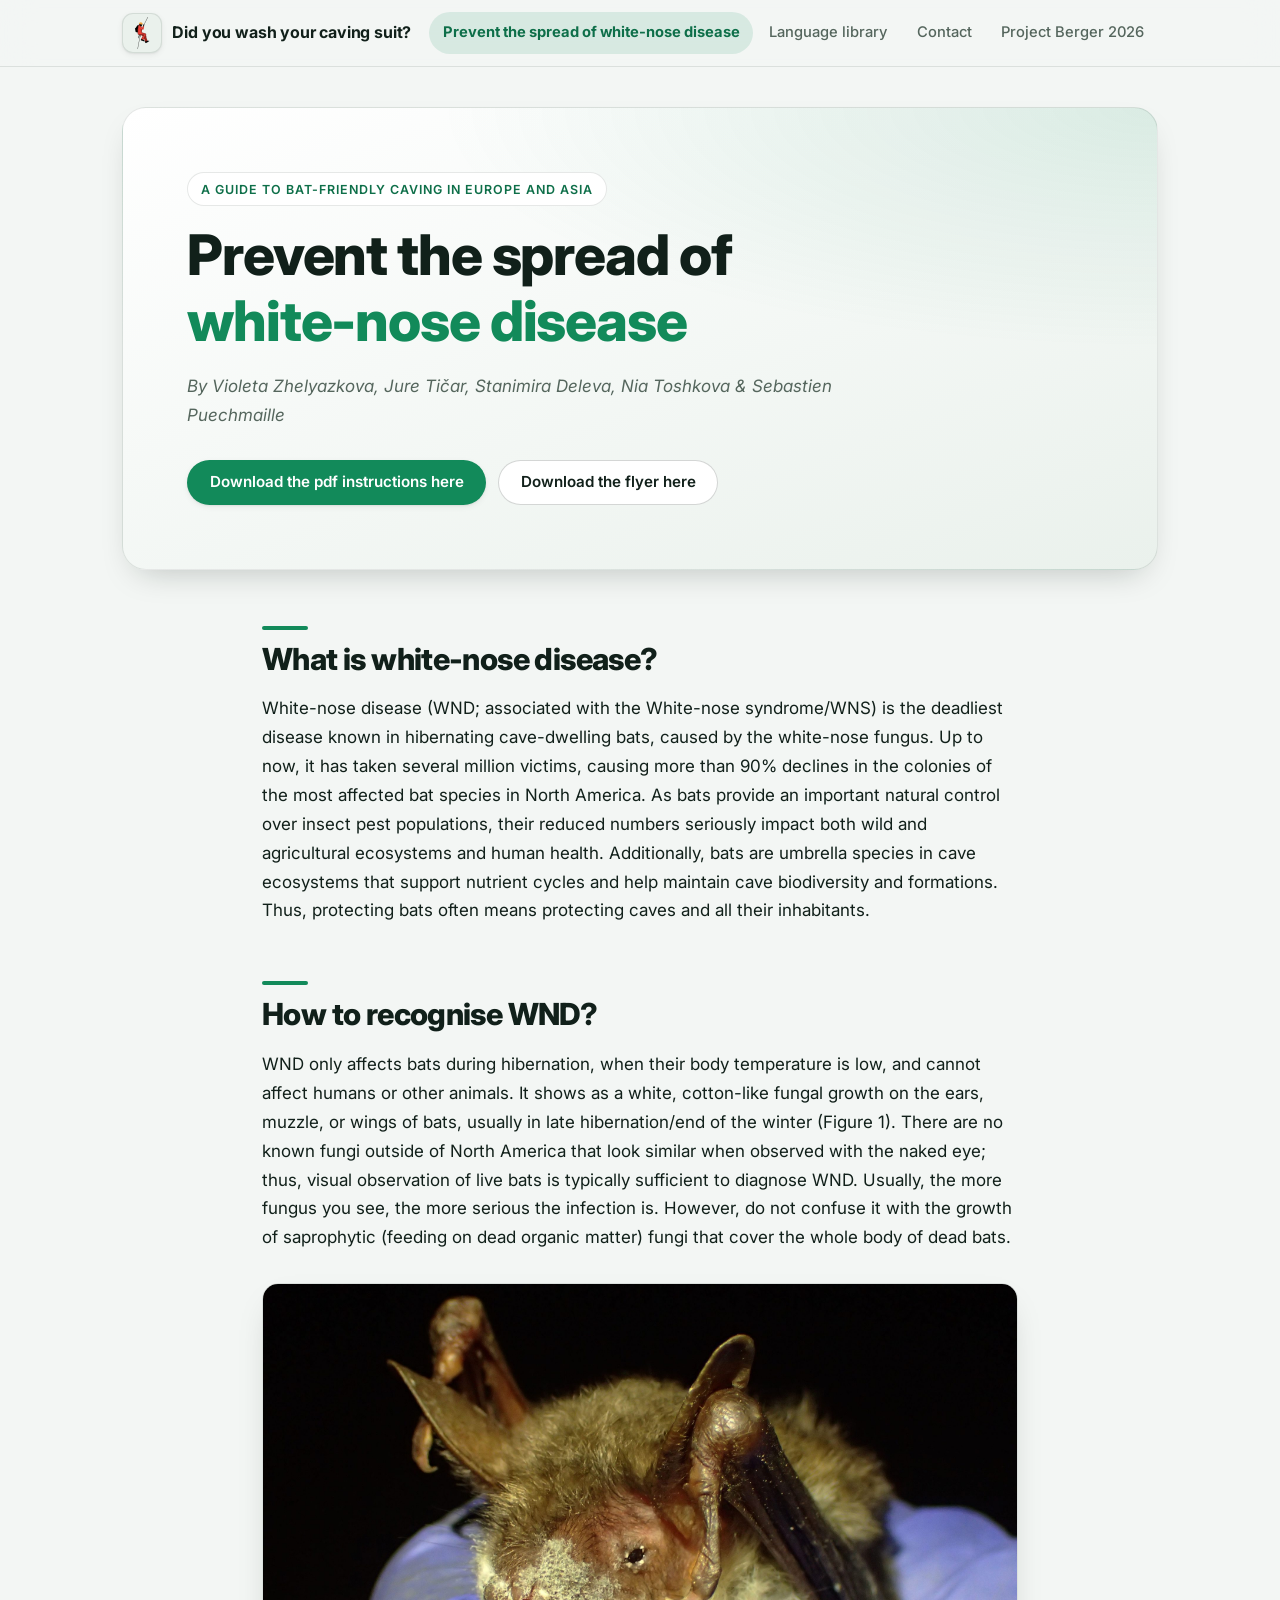
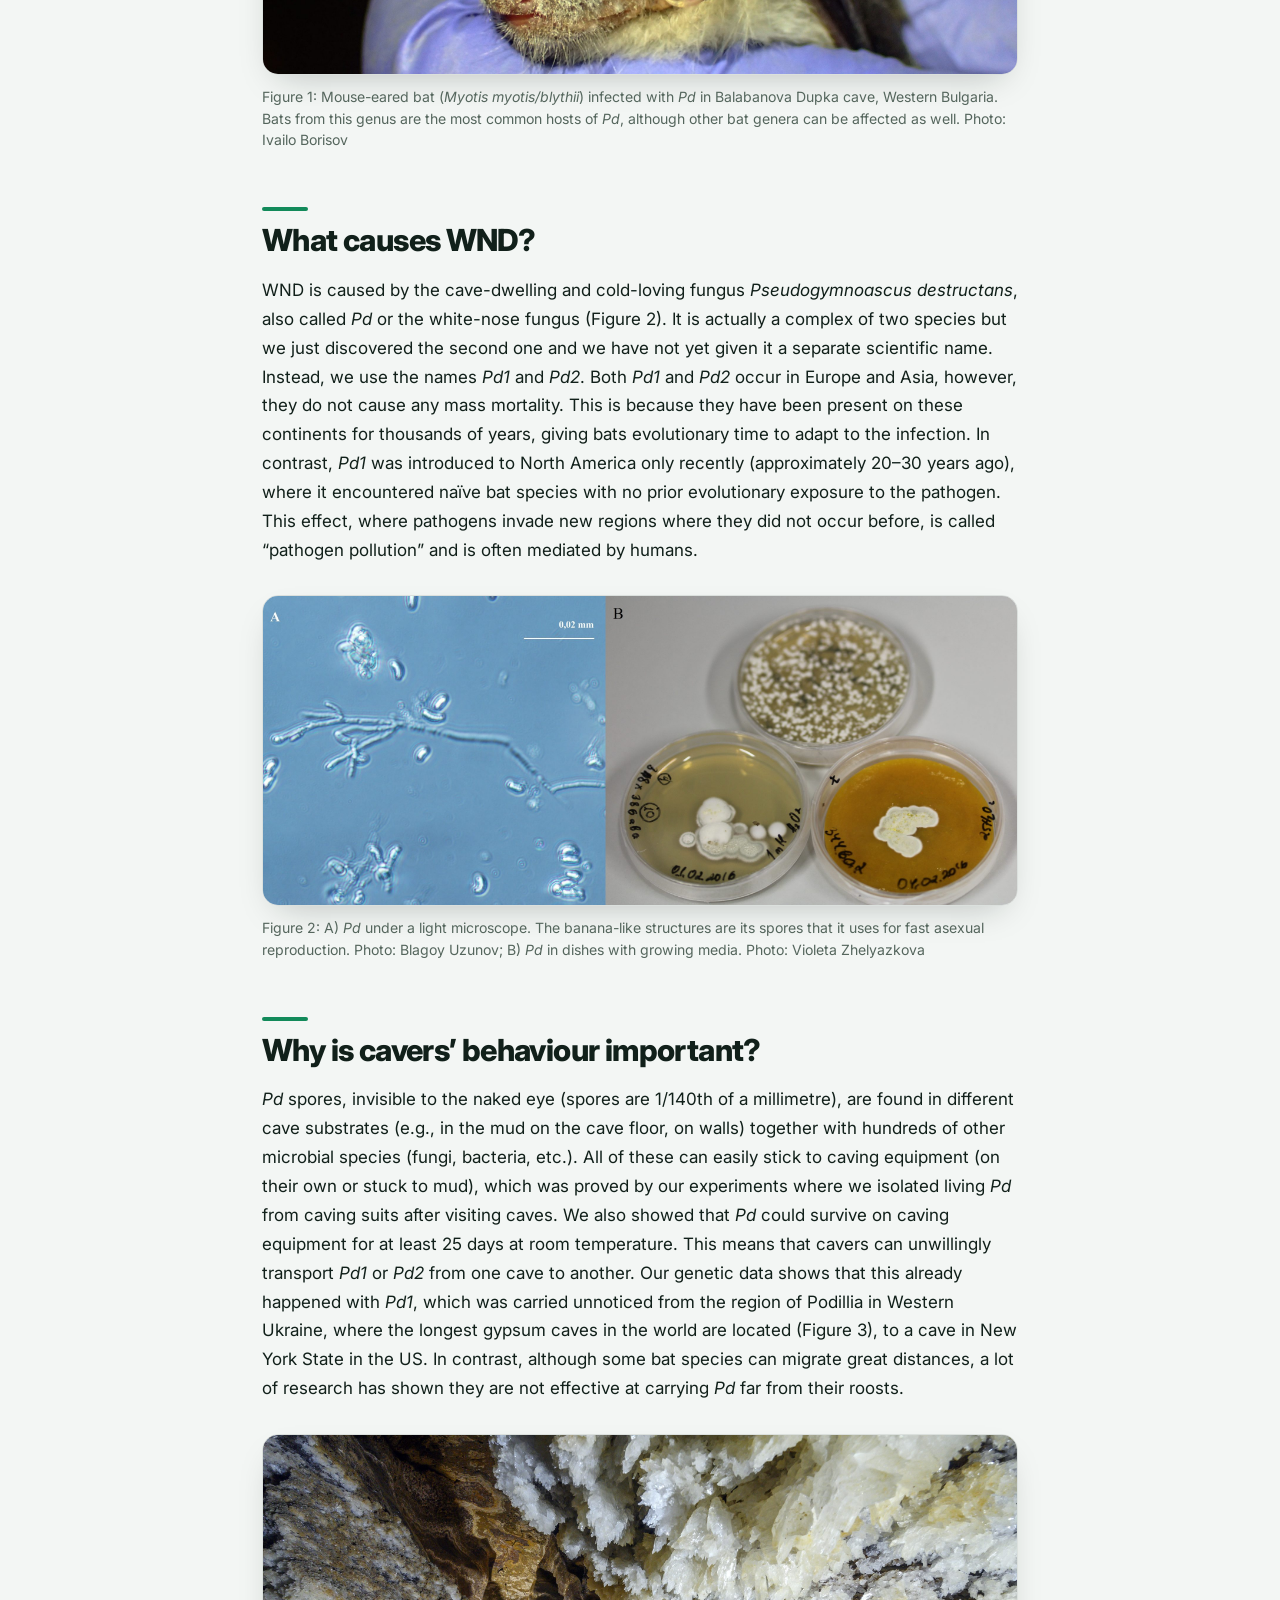
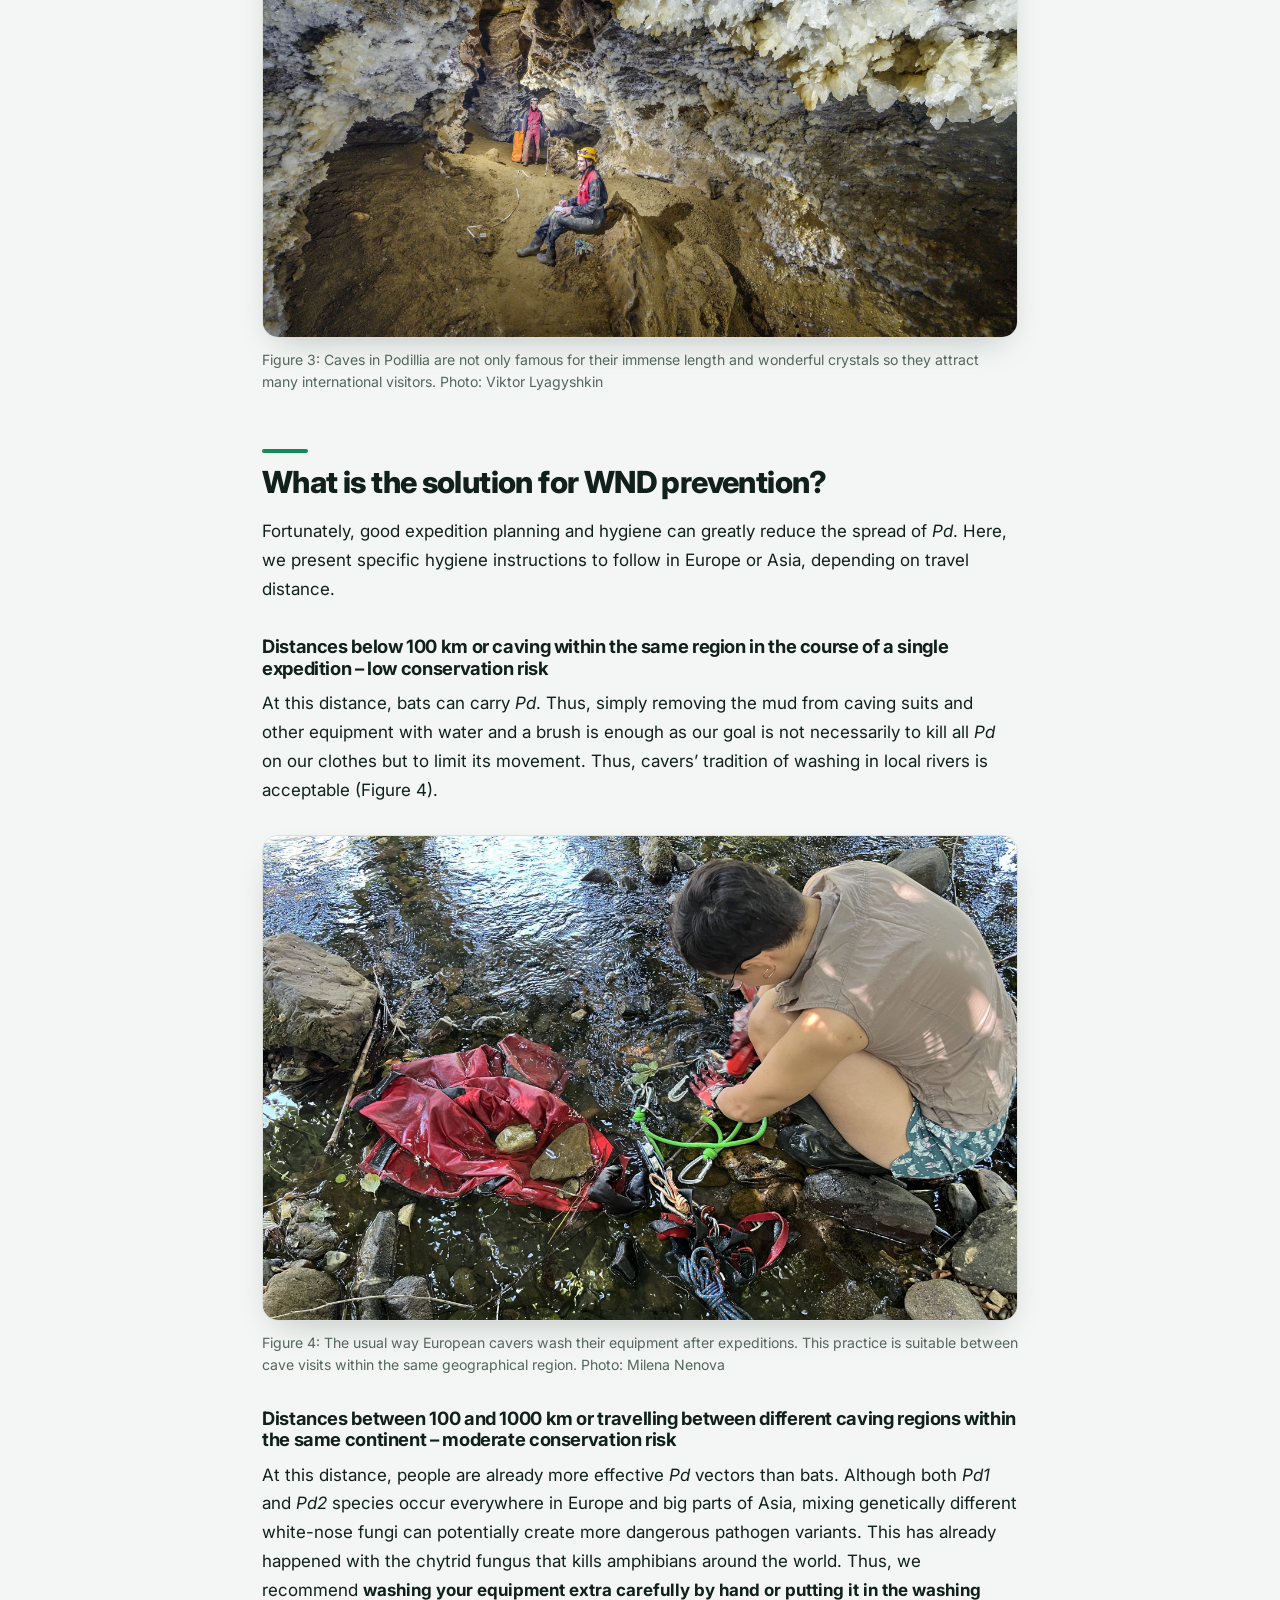
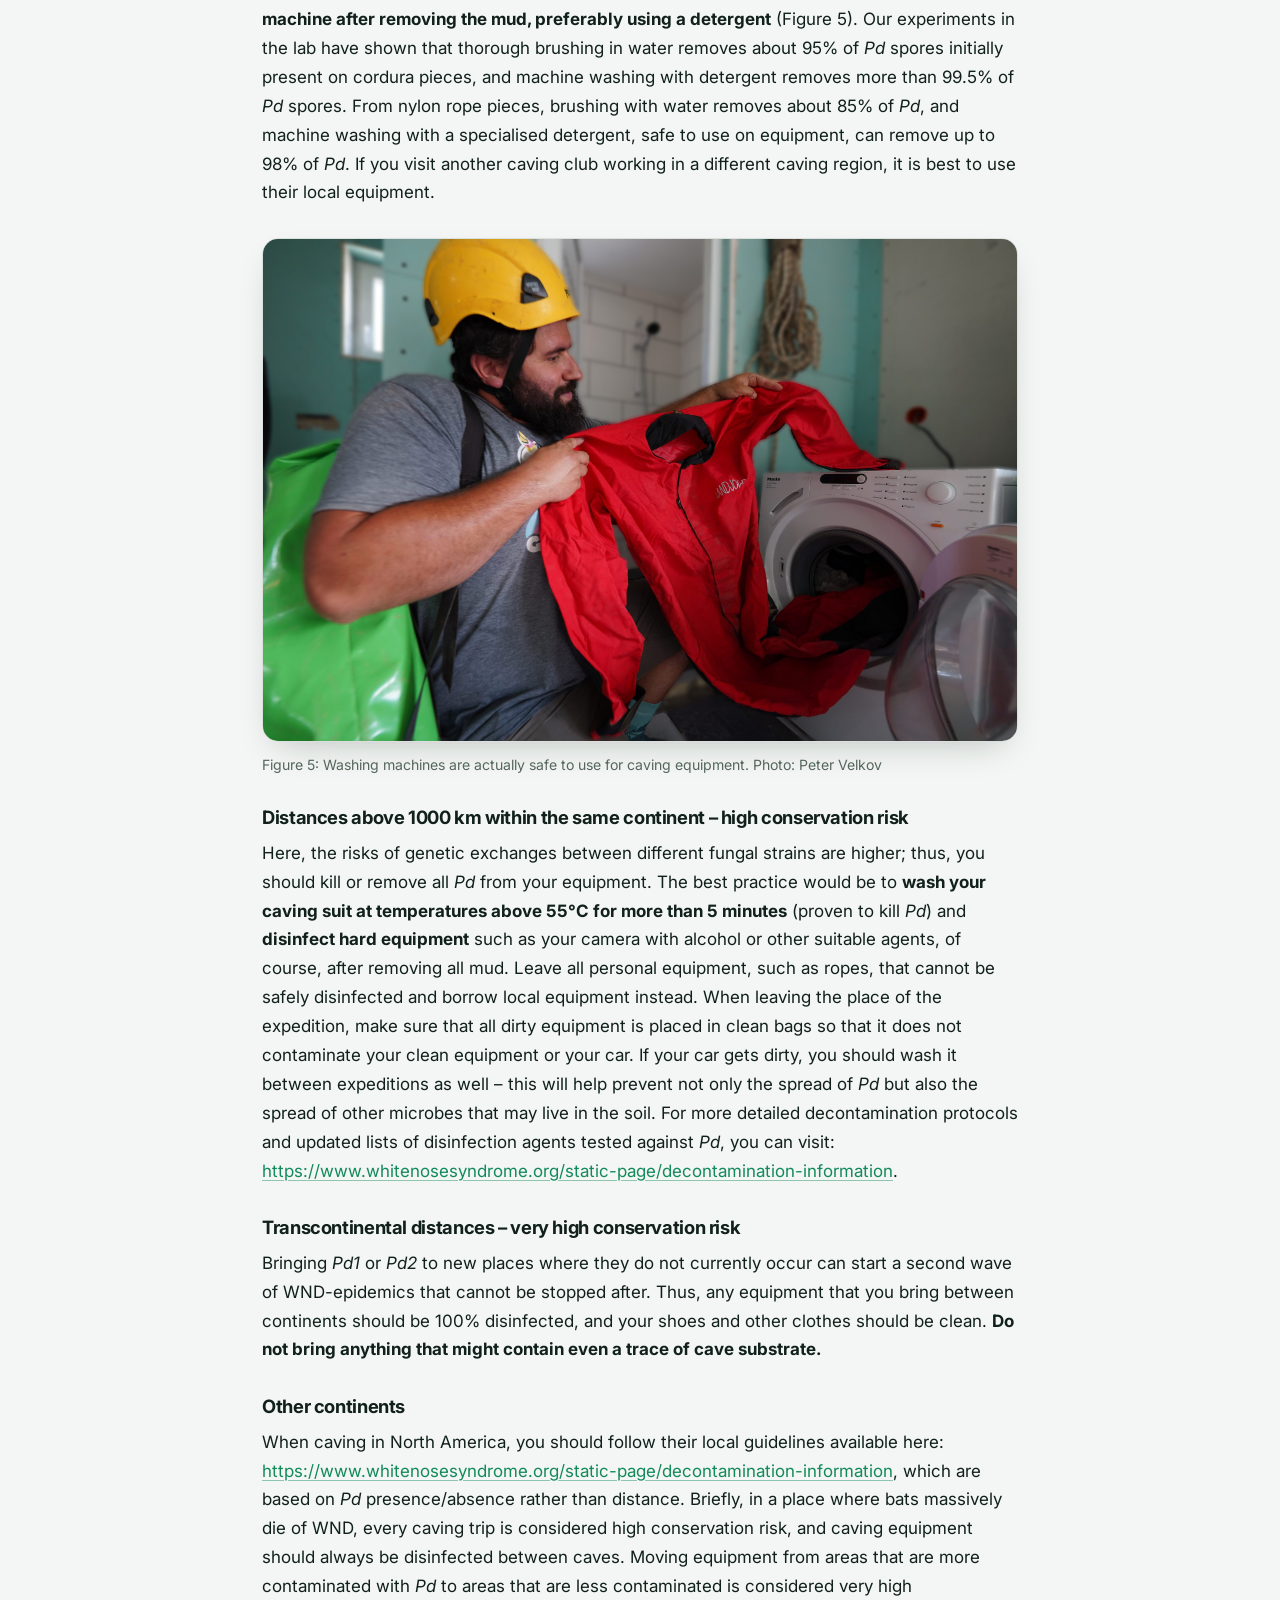
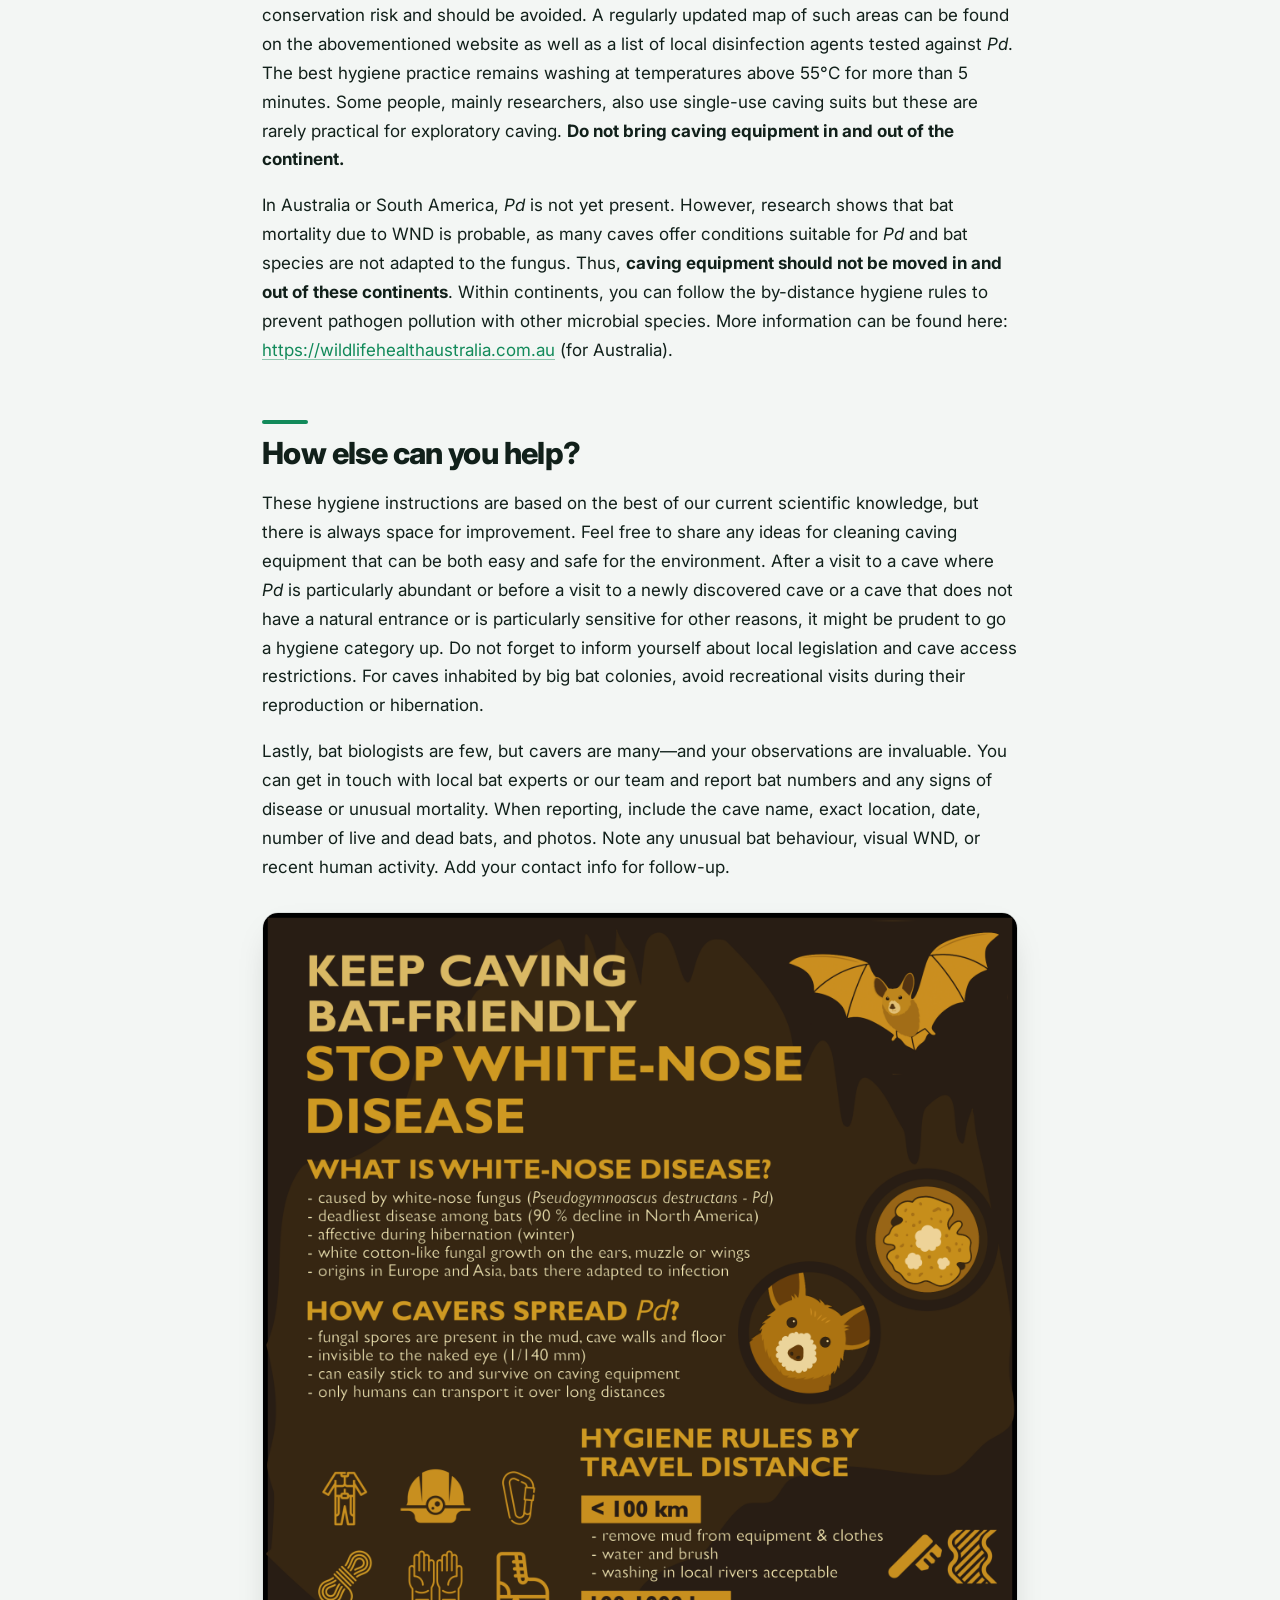
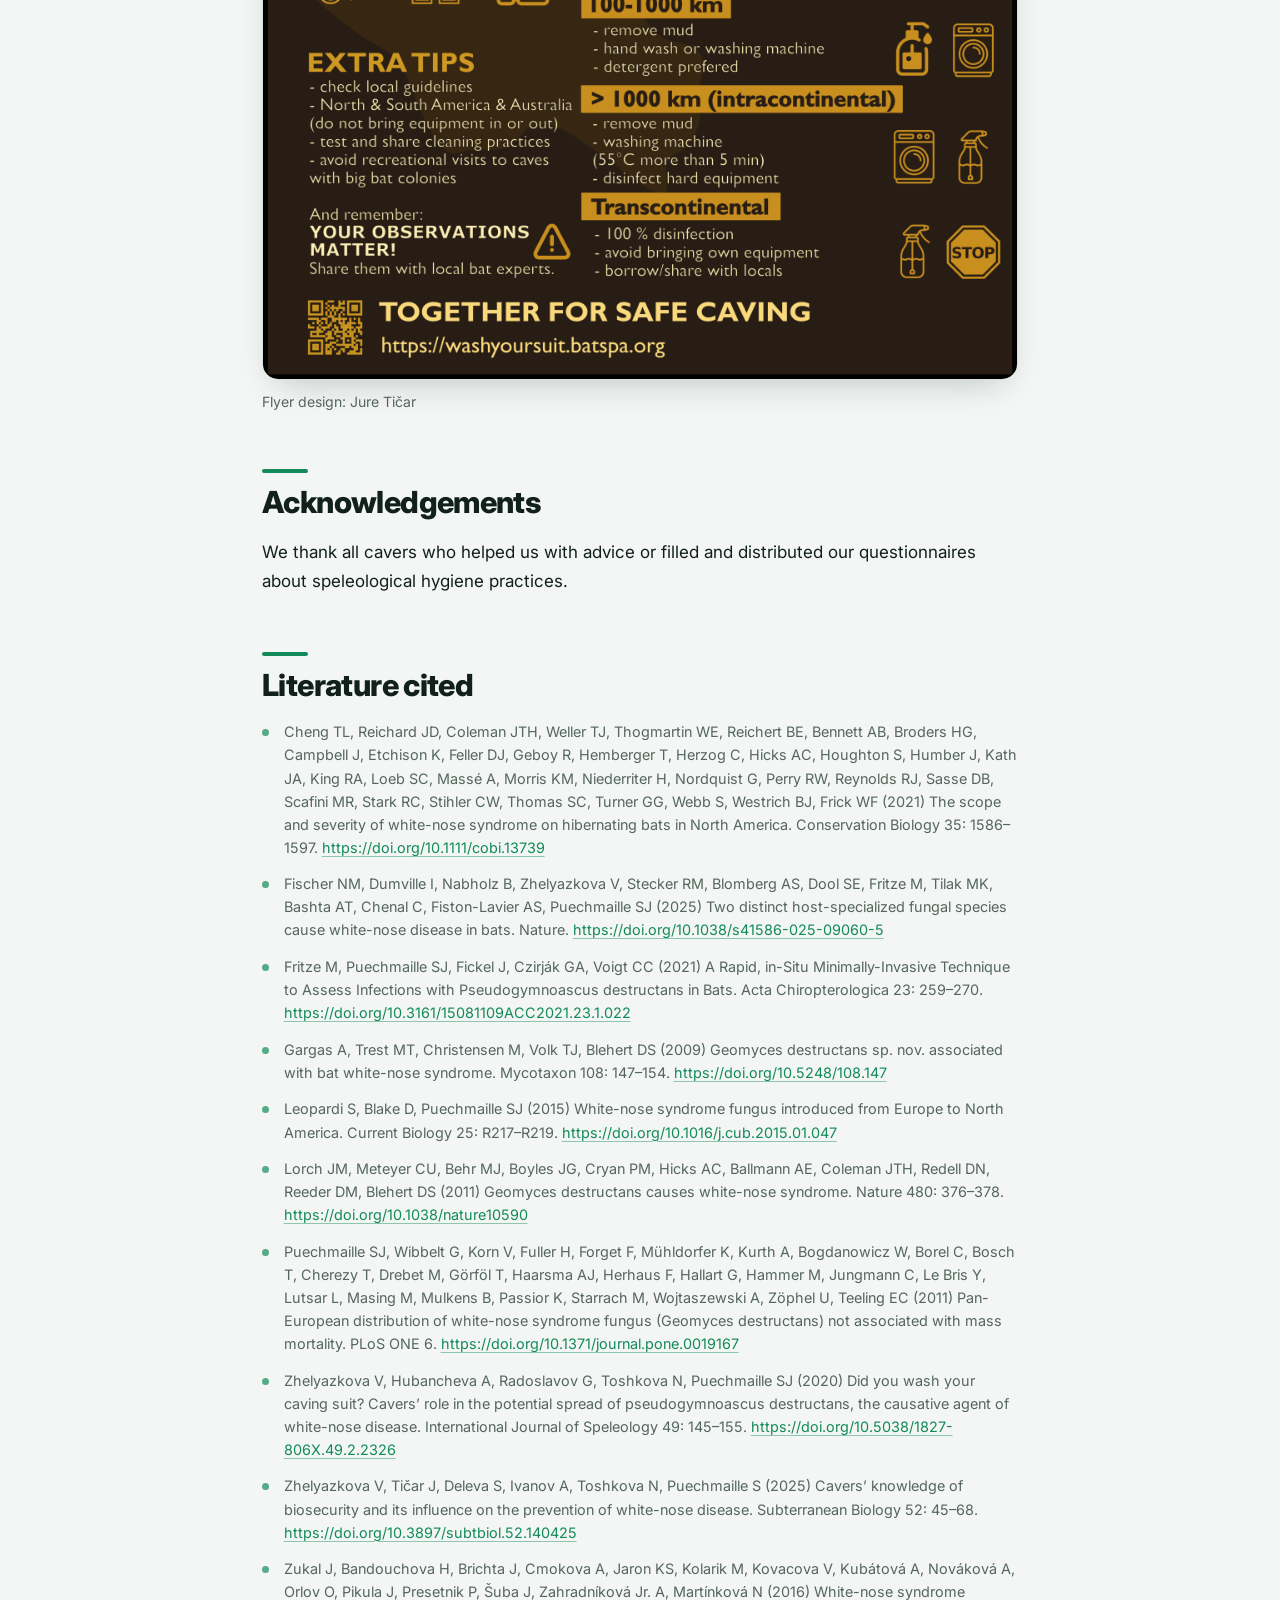
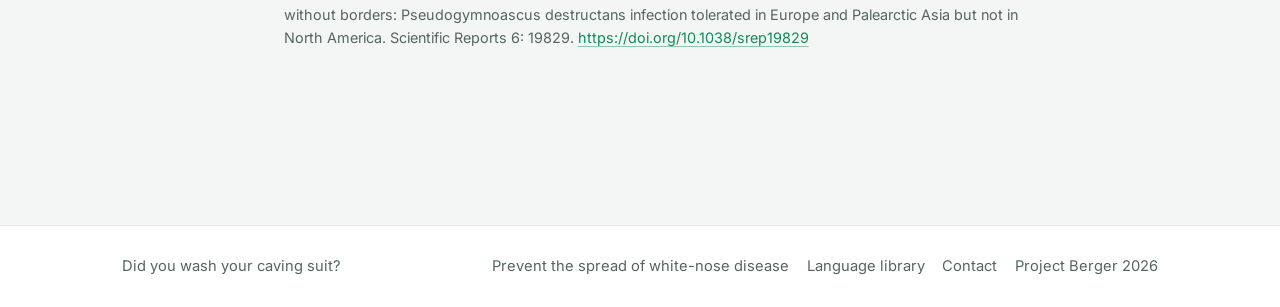
==== commit 36f05e63: "first try at modernisation" ====
--- a/index.html
+++ b/index.html
@@ -5,16 +5,27 @@
   <meta name="viewport" content="width=device-width, initial-scale=1.0">
   <title>Prevent the spread of white-nose disease &middot; Did you wash your caving suit?</title>
   <meta name="description" content="A guide to bat-friendly caving in Europe and Asia. Prevent the spread of white-nose disease.">
+  <meta name="theme-color" content="#128a5a">
+  <link rel="icon" href="images/logo.png">
+  <link rel="preconnect" href="https://fonts.googleapis.com">
+  <link rel="preconnect" href="https://fonts.gstatic.com" crossorigin>
+  <link href="https://fonts.googleapis.com/css2?family=Inter:wght@400;500;600;700;800&display=swap" rel="stylesheet">
   <link rel="stylesheet" href="css/style.css">
+  <script defer src="js/main.js"></script>
 </head>
 <body>
+  <a class="skip-link" href="#main">Skip to content</a>
+
   <header class="site-header">
-    <div class="site-header__inner">
+    <div class="container site-header__inner">
       <a class="site-brand" href="index.html">
         <img src="images/logo.png" alt="">
-        <span>Did you wash your caving suit?</span>
+        <span class="site-brand__name">Did you wash your caving suit?</span>
       </a>
-      <nav class="site-nav" aria-label="Main">
+      <button class="nav-toggle" type="button" aria-expanded="false" aria-controls="site-nav" aria-label="Toggle navigation">
+        <span></span>
+      </button>
+      <nav id="site-nav" class="site-nav" aria-label="Main">
         <ul>
           <li><a href="index.html" aria-current="page">Prevent the spread of white-nose disease</a></li>
           <li><a href="library.html">Language library</a></li>
@@ -25,112 +36,123 @@
     </div>
   </header>
 
-  <main>
-    <h1>Prevent the spread of white-nose disease</h1>
-    <p class="lead">A guide to bat-friendly caving in Europe and Asia.</p>
-    <p class="byline">By Violeta Zhelyazkova, Jure Tičar, Stanimira Deleva, Nia Toshkova &amp; Sebastien Puechmaille</p>
-
-    <div class="callout">
-      <p><a href="downloads/WND-instructions-EN.pdf">Download the PDF instructions here</a></p>
-      <p><a href="downloads/WND_flyer_EN.png">Download the flyer here</a></p>
+  <main id="main">
+    <div class="container">
+      <section class="hero">
+        <span class="hero__kicker">A guide to bat-friendly caving in Europe and Asia</span>
+        <h1 class="hero__title">Prevent the spread of <em>white-nose disease</em></h1>
+        <p class="hero__byline">By Violeta Zhelyazkova, Jure Tičar, Stanimira Deleva, Nia Toshkova &amp; Sebastien Puechmaille</p>
+        <div class="hero__actions">
+          <a class="btn btn--primary" href="downloads/WND-instructions-EN.pdf">Download the pdf instructions here</a>
+          <a class="btn btn--ghost" href="downloads/WND_flyer_EN.png">Download the flyer here</a>
+        </div>
+      </section>
     </div>
 
-    <section>
-      <h2>What is white-nose disease?</h2>
-      <p>White-nose disease (WND; associated with the White-nose syndrome/WNS) is the deadliest disease known in hibernating cave-dwelling bats, caused by the white-nose fungus. Up to now, it has taken several million victims, causing more than 90% declines in the colonies of the most affected bat species in North America. As bats provide an important natural control over insect pest populations, their reduced numbers seriously impact both wild and agricultural ecosystems and human health. Additionally, bats are umbrella species in cave ecosystems that support nutrient cycles and help maintain cave biodiversity and formations. Thus, protecting bats often means protecting caves and all their inhabitants.</p>
-    </section>
+    <div class="container content">
+      <section class="section reveal">
+        <h2 class="section__title">What is white-nose disease?</h2>
+        <p>White-nose disease (WND; associated with the White-nose syndrome/WNS) is the deadliest disease known in hibernating cave-dwelling bats, caused by the white-nose fungus. Up to now, it has taken several million victims, causing more than 90% declines in the colonies of the most affected bat species in North America. As bats provide an important natural control over insect pest populations, their reduced numbers seriously impact both wild and agricultural ecosystems and human health. Additionally, bats are umbrella species in cave ecosystems that support nutrient cycles and help maintain cave biodiversity and formations. Thus, protecting bats often means protecting caves and all their inhabitants.</p>
+      </section>
 
-    <section>
-      <h2>How to recognise WND?</h2>
-      <p>WND only affects bats during hibernation, when their body temperature is low, and cannot affect humans or other animals. It shows as a white, cotton-like fungal growth on the ears, muzzle, or wings of bats, usually in late hibernation/end of the winter (Figure 1). There are no known fungi outside of North America that look similar when observed with the naked eye; thus, visual observation of live bats is typically sufficient to diagnose WND. Usually, the more fungus you see, the more serious the infection is. However, do not confuse it with the growth of saprophytic (feeding on dead organic matter) fungi that cover the whole body of dead bats.</p>
-      <figure>
-        <img src="images/figure1-pd-bat.jpg" alt="Mouse-eared bat infected with Pd in Balabanova Dupka cave, Western Bulgaria">
-        <figcaption>Figure 1: Mouse-eared bat (<em>Myotis myotis/blythii</em>) infected with <em>Pd</em> in Balabanova Dupka cave, Western Bulgaria. Bats from this genus are the most common hosts of <em>Pd</em>, although other bat genera can be affected as well. Photo: Ivailo Borisov</figcaption>
-      </figure>
-    </section>
+      <section class="section reveal">
+        <h2 class="section__title">How to recognise WND?</h2>
+        <p>WND only affects bats during hibernation, when their body temperature is low, and cannot affect humans or other animals. It shows as a white, cotton-like fungal growth on the ears, muzzle, or wings of bats, usually in late hibernation/end of the winter (Figure 1). There are no known fungi outside of North America that look similar when observed with the naked eye; thus, visual observation of live bats is typically sufficient to diagnose WND. Usually, the more fungus you see, the more serious the infection is. However, do not confuse it with the growth of saprophytic (feeding on dead organic matter) fungi that cover the whole body of dead bats.</p>
+        <figure>
+          <img src="images/figure1-pd-bat.jpg" alt="Mouse-eared bat infected with Pd in Balabanova Dupka cave, Western Bulgaria">
+          <figcaption>Figure 1: Mouse-eared bat (<em>Myotis myotis/blythii</em>) infected with <em>Pd</em> in Balabanova Dupka cave, Western Bulgaria. Bats from this genus are the most common hosts of <em>Pd</em>, although other bat genera can be affected as well. Photo: Ivailo Borisov</figcaption>
+        </figure>
+      </section>
 
-    <section>
-      <h2>What causes WND?</h2>
-      <p>WND is caused by the cave-dwelling and cold-loving fungus <em>Pseudogymnoascus destructans</em>, also called <em>Pd</em> or the white-nose fungus (Figure 2). It is actually a complex of two species but we just discovered the second one and we have not yet given it a separate scientific name. Instead, we use the names <em>Pd1</em> and <em>Pd2</em>. Both <em>Pd1</em> and <em>Pd2</em> occur in Europe and Asia, however, they do not cause any mass mortality. This is because they have been present on these continents for thousands of years, giving bats evolutionary time to adapt to the infection. In contrast, <em>Pd1</em> was introduced to North America only recently (approximately 20&ndash;30 years ago), where it encountered naïve bat species with no prior evolutionary exposure to the pathogen. This effect, where pathogens invade new regions where they did not occur before, is called &ldquo;pathogen pollution&rdquo; and is often mediated by humans.</p>
-      <figure>
-        <img src="images/figure2-pd-fungus.jpg" alt="Pd under a light microscope and Pd growing in dishes">
-        <figcaption>Figure 2: A) <em>Pd</em> under a light microscope. The banana-like structures are its spores that it uses for fast asexual reproduction. Photo: Blagoy Uzunov; B) <em>Pd</em> in dishes with growing media. Photo: Violeta Zhelyazkova</figcaption>
-      </figure>
-    </section>
+      <section class="section reveal">
+        <h2 class="section__title">What causes WND?</h2>
+        <p>WND is caused by the cave-dwelling and cold-loving fungus <em>Pseudogymnoascus destructans</em>, also called <em>Pd</em> or the white-nose fungus (Figure 2). It is actually a complex of two species but we just discovered the second one and we have not yet given it a separate scientific name. Instead, we use the names <em>Pd1</em> and <em>Pd2</em>. Both <em>Pd1</em> and <em>Pd2</em> occur in Europe and Asia, however, they do not cause any mass mortality. This is because they have been present on these continents for thousands of years, giving bats evolutionary time to adapt to the infection. In contrast, <em>Pd1</em> was introduced to North America only recently (approximately 20&ndash;30 years ago), where it encountered naïve bat species with no prior evolutionary exposure to the pathogen. This effect, where pathogens invade new regions where they did not occur before, is called &ldquo;pathogen pollution&rdquo; and is often mediated by humans.</p>
+        <figure>
+          <img src="images/figure2-pd-fungus.jpg" alt="Pd under a light microscope and Pd growing in dishes">
+          <figcaption>Figure 2: A) <em>Pd</em> under a light microscope. The banana-like structures are its spores that it uses for fast asexual reproduction. Photo: Blagoy Uzunov; B) <em>Pd</em> in dishes with growing media. Photo: Violeta Zhelyazkova</figcaption>
+        </figure>
+      </section>
 
-    <section>
-      <h2>Why is cavers&rsquo; behaviour important?</h2>
-      <p><em>Pd</em> spores, invisible to the naked eye (spores are 1/140th of a millimetre), are found in different cave substrates (e.g., in the mud on the cave floor, on walls) together with hundreds of other microbial species (fungi, bacteria, etc.). All of these can easily stick to caving equipment (on their own or stuck to mud), which was proved by our experiments where we isolated living <em>Pd</em> from caving suits after visiting caves. We also showed that <em>Pd</em> could survive on caving equipment for at least 25 days at room temperature. This means that cavers can unwillingly transport <em>Pd1</em> or <em>Pd2</em> from one cave to another. Our genetic data shows that this already happened with <em>Pd1</em>, which was carried unnoticed from the region of Podillia in Western Ukraine, where the longest gypsum caves in the world are located (Figure 3), to a cave in New York State in the US. In contrast, although some bat species can migrate great distances, a lot of research has shown they are not effective at carrying <em>Pd</em> far from their roosts.</p>
-      <figure>
-        <img src="images/figure3-podillia.jpg" alt="Caves in Podillia, Western Ukraine">
-        <figcaption>Figure 3: Caves in Podillia are not only famous for their immense length and wonderful crystals so they attract many international visitors. Photo: Viktor Lyagyshkin</figcaption>
-      </figure>
-    </section>
+      <section class="section reveal">
+        <h2 class="section__title">Why is cavers&rsquo; behaviour important?</h2>
+        <p><em>Pd</em> spores, invisible to the naked eye (spores are 1/140th of a millimetre), are found in different cave substrates (e.g., in the mud on the cave floor, on walls) together with hundreds of other microbial species (fungi, bacteria, etc.). All of these can easily stick to caving equipment (on their own or stuck to mud), which was proved by our experiments where we isolated living <em>Pd</em> from caving suits after visiting caves. We also showed that <em>Pd</em> could survive on caving equipment for at least 25 days at room temperature. This means that cavers can unwillingly transport <em>Pd1</em> or <em>Pd2</em> from one cave to another. Our genetic data shows that this already happened with <em>Pd1</em>, which was carried unnoticed from the region of Podillia in Western Ukraine, where the longest gypsum caves in the world are located (Figure 3), to a cave in New York State in the US. In contrast, although some bat species can migrate great distances, a lot of research has shown they are not effective at carrying <em>Pd</em> far from their roosts.</p>
+        <figure>
+          <img src="images/figure3-podillia.jpg" alt="Caves in Podillia, Western Ukraine">
+          <figcaption>Figure 3: Caves in Podillia are not only famous for their immense length and wonderful crystals so they attract many international visitors. Photo: Viktor Lyagyshkin</figcaption>
+        </figure>
+      </section>
 
-    <section>
-      <h2>What is the solution for WND prevention?</h2>
-      <p>Fortunately, good expedition planning and hygiene can greatly reduce the spread of <em>Pd</em>. Here, we present specific hygiene instructions to follow in Europe or Asia, depending on travel distance.</p>
+      <section class="section reveal">
+        <h2 class="section__title">What is the solution for WND prevention?</h2>
+        <p>Fortunately, good expedition planning and hygiene can greatly reduce the spread of <em>Pd</em>. Here, we present specific hygiene instructions to follow in Europe or Asia, depending on travel distance.</p>
 
-      <h3>Distances below 100 km or caving within the same region in the course of a single expedition &ndash; low conservation risk</h3>
-      <p>At this distance, bats can carry <em>Pd</em>. Thus, simply removing the mud from caving suits and other equipment with water and a brush is enough as our goal is not necessarily to kill all <em>Pd</em> on our clothes but to limit its movement. Thus, cavers&rsquo; tradition of washing in local rivers is acceptable (Figure 4).</p>
-      <figure>
-        <img src="images/figure4-washing-river.jpeg" alt="Cavers washing equipment in a river">
-        <figcaption>Figure 4: The usual way European cavers wash their equipment after expeditions. This practice is suitable between cave visits within the same geographical region. Photo: Milena Nenova</figcaption>
-      </figure>
+        <h3 class="subsection-title">Distances below 100 km or caving within the same region in the course of a single expedition &ndash; low conservation risk</h3>
+        <p>At this distance, bats can carry <em>Pd</em>. Thus, simply removing the mud from caving suits and other equipment with water and a brush is enough as our goal is not necessarily to kill all <em>Pd</em> on our clothes but to limit its movement. Thus, cavers&rsquo; tradition of washing in local rivers is acceptable (Figure 4).</p>
+        <figure>
+          <img src="images/figure4-washing-river.jpeg" alt="Cavers washing equipment in a river">
+          <figcaption>Figure 4: The usual way European cavers wash their equipment after expeditions. This practice is suitable between cave visits within the same geographical region. Photo: Milena Nenova</figcaption>
+        </figure>
 
-      <h3>Distances between 100 and 1000 km or travelling between different caving regions within the same continent &ndash; moderate conservation risk</h3>
-      <p>At this distance, people are already more effective <em>Pd</em> vectors than bats. Although both <em>Pd1</em> and <em>Pd2</em> species occur everywhere in Europe and big parts of Asia, mixing genetically different white-nose fungi can potentially create more dangerous pathogen variants. This has already happened with the chytrid fungus that kills amphibians around the world. Thus, we recommend <strong>washing your equipment extra carefully by hand or putting it in the washing machine after removing the mud, preferably using a detergent</strong> (Figure 5). Our experiments in the lab have shown that thorough brushing in water removes about 95% of <em>Pd</em> spores initially present on cordura pieces, and machine washing with detergent removes more than 99.5% of <em>Pd</em> spores. From nylon rope pieces, brushing with water removes about 85% of <em>Pd</em>, and machine washing with a specialised detergent, safe to use on equipment, can remove up to 98% of <em>Pd</em>. If you visit another caving club working in a different caving region, it is best to use their local equipment.</p>
-      <figure>
-        <img src="images/figure5-washing-machine.jpg" alt="Caving equipment being washed in a washing machine">
-        <figcaption>Figure 5: Washing machines are actually safe to use for caving equipment. Photo: Peter Velkov</figcaption>
-      </figure>
+        <h3 class="subsection-title">Distances between 100 and 1000 km or travelling between different caving regions within the same continent &ndash; moderate conservation risk</h3>
+        <p>At this distance, people are already more effective <em>Pd</em> vectors than bats. Although both <em>Pd1</em> and <em>Pd2</em> species occur everywhere in Europe and big parts of Asia, mixing genetically different white-nose fungi can potentially create more dangerous pathogen variants. This has already happened with the chytrid fungus that kills amphibians around the world. Thus, we recommend <strong>washing your equipment extra carefully by hand or putting it in the washing machine after removing the mud, preferably using a detergent</strong> (Figure 5). Our experiments in the lab have shown that thorough brushing in water removes about 95% of <em>Pd</em> spores initially present on cordura pieces, and machine washing with detergent removes more than 99.5% of <em>Pd</em> spores. From nylon rope pieces, brushing with water removes about 85% of <em>Pd</em>, and machine washing with a specialised detergent, safe to use on equipment, can remove up to 98% of <em>Pd</em>. If you visit another caving club working in a different caving region, it is best to use their local equipment.</p>
+        <figure>
+          <img src="images/figure5-washing-machine.jpg" alt="Caving equipment being washed in a washing machine">
+          <figcaption>Figure 5: Washing machines are actually safe to use for caving equipment. Photo: Peter Velkov</figcaption>
+        </figure>
 
-      <h3>Distances above 1000 km within the same continent &ndash; high conservation risk</h3>
-      <p>Here, the risks of genetic exchanges between different fungal strains are higher; thus, you should kill or remove all <em>Pd</em> from your equipment. The best practice would be to <strong>wash your caving suit at temperatures above 55&deg;C for more than 5 minutes</strong> (proven to kill <em>Pd</em>) and <strong>disinfect hard equipment</strong> such as your camera with alcohol or other suitable agents, of course, after removing all mud. Leave all personal equipment, such as ropes, that cannot be safely disinfected and borrow local equipment instead. When leaving the place of the expedition, make sure that all dirty equipment is placed in clean bags so that it does not contaminate your clean equipment or your car. If your car gets dirty, you should wash it between expeditions as well &ndash; this will help prevent not only the spread of <em>Pd</em> but also the spread of other microbes that may live in the soil. For more detailed decontamination protocols and updated lists of disinfection agents tested against <em>Pd</em>, you can visit: <a href="https://www.whitenosesyndrome.org/static-page/decontamination-information">https://www.whitenosesyndrome.org/static-page/decontamination-information</a>.</p>
+        <h3 class="subsection-title">Distances above 1000 km within the same continent &ndash; high conservation risk</h3>
+        <p>Here, the risks of genetic exchanges between different fungal strains are higher; thus, you should kill or remove all <em>Pd</em> from your equipment. The best practice would be to <strong>wash your caving suit at temperatures above 55&deg;C for more than 5 minutes</strong> (proven to kill <em>Pd</em>) and <strong>disinfect hard equipment</strong> such as your camera with alcohol or other suitable agents, of course, after removing all mud. Leave all personal equipment, such as ropes, that cannot be safely disinfected and borrow local equipment instead. When leaving the place of the expedition, make sure that all dirty equipment is placed in clean bags so that it does not contaminate your clean equipment or your car. If your car gets dirty, you should wash it between expeditions as well &ndash; this will help prevent not only the spread of <em>Pd</em> but also the spread of other microbes that may live in the soil. For more detailed decontamination protocols and updated lists of disinfection agents tested against <em>Pd</em>, you can visit: <a href="https://www.whitenosesyndrome.org/static-page/decontamination-information">https://www.whitenosesyndrome.org/static-page/decontamination-information</a>.</p>
 
-      <h3>Transcontinental distances &ndash; very high conservation risk</h3>
-      <p>Bringing <em>Pd1</em> or <em>Pd2</em> to new places where they do not currently occur can start a second wave of WND-epidemics that cannot be stopped after. Thus, any equipment that you bring between continents should be 100% disinfected, and your shoes and other clothes should be clean. <strong>Do not bring anything that might contain even a trace of cave substrate.</strong></p>
+        <h3 class="subsection-title">Transcontinental distances &ndash; very high conservation risk</h3>
+        <p>Bringing <em>Pd1</em> or <em>Pd2</em> to new places where they do not currently occur can start a second wave of WND-epidemics that cannot be stopped after. Thus, any equipment that you bring between continents should be 100% disinfected, and your shoes and other clothes should be clean. <strong>Do not bring anything that might contain even a trace of cave substrate.</strong></p>
 
-      <h3>Other continents</h3>
-      <p>When caving in North America, you should follow their local guidelines available here: <a href="https://www.whitenosesyndrome.org/static-page/decontamination-information">https://www.whitenosesyndrome.org/static-page/decontamination-information</a>, which are based on <em>Pd</em> presence/absence rather than distance. Briefly, in a place where bats massively die of WND, every caving trip is considered high conservation risk, and caving equipment should always be disinfected between caves. Moving equipment from areas that are more contaminated with <em>Pd</em> to areas that are less contaminated is considered very high conservation risk and should be avoided. A regularly updated map of such areas can be found on the abovementioned website as well as a list of local disinfection agents tested against <em>Pd</em>. The best hygiene practice remains washing at temperatures above 55&deg;C for more than 5 minutes. Some people, mainly researchers, also use single-use caving suits but these are rarely practical for exploratory caving. <strong>Do not bring caving equipment in and out of the continent.</strong></p>
-      <p>In Australia or South America, <em>Pd</em> is not yet present. However, research shows that bat mortality due to WND is probable, as many caves offer conditions suitable for <em>Pd</em> and bat species are not adapted to the fungus. Thus, <strong>caving equipment should not be moved in and out of these continents</strong>. Within continents, you can follow the by-distance hygiene rules to prevent pathogen pollution with other microbial species. More information can be found here: <a href="https://wildlifehealthaustralia.com.au">https://wildlifehealthaustralia.com.au</a> (for Australia).</p>
-    </section>
+        <h3 class="subsection-title">Other continents</h3>
+        <p>When caving in North America, you should follow their local guidelines available here: <a href="https://www.whitenosesyndrome.org/static-page/decontamination-information">https://www.whitenosesyndrome.org/static-page/decontamination-information</a>, which are based on <em>Pd</em> presence/absence rather than distance. Briefly, in a place where bats massively die of WND, every caving trip is considered high conservation risk, and caving equipment should always be disinfected between caves. Moving equipment from areas that are more contaminated with <em>Pd</em> to areas that are less contaminated is considered very high conservation risk and should be avoided. A regularly updated map of such areas can be found on the abovementioned website as well as a list of local disinfection agents tested against <em>Pd</em>. The best hygiene practice remains washing at temperatures above 55&deg;C for more than 5 minutes. Some people, mainly researchers, also use single-use caving suits but these are rarely practical for exploratory caving. <strong>Do not bring caving equipment in and out of the continent.</strong></p>
+        <p>In Australia or South America, <em>Pd</em> is not yet present. However, research shows that bat mortality due to WND is probable, as many caves offer conditions suitable for <em>Pd</em> and bat species are not adapted to the fungus. Thus, <strong>caving equipment should not be moved in and out of these continents</strong>. Within continents, you can follow the by-distance hygiene rules to prevent pathogen pollution with other microbial species. More information can be found here: <a href="https://wildlifehealthaustralia.com.au">https://wildlifehealthaustralia.com.au</a> (for Australia).</p>
+      </section>
 
-    <section>
-      <h2>How else can you help?</h2>
-      <p>These hygiene instructions are based on the best of our current scientific knowledge, but there is always space for improvement. Feel free to share any ideas for cleaning caving equipment that can be both easy and safe for the environment. After a visit to a cave where <em>Pd</em> is particularly abundant or before a visit to a newly discovered cave or a cave that does not have a natural entrance or is particularly sensitive for other reasons, it might be prudent to go a hygiene category up. Do not forget to inform yourself about local legislation and cave access restrictions. For caves inhabited by big bat colonies, avoid recreational visits during their reproduction or hibernation.</p>
-      <p>Lastly, bat biologists are few, but cavers are many&mdash;and your observations are invaluable. You can get in touch with local bat experts or our team and report bat numbers and any signs of disease or unusual mortality. When reporting, include the cave name, exact location, date, number of live and dead bats, and photos. Note any unusual bat behaviour, visual WND, or recent human activity. Add your contact info for follow-up.</p>
-      <figure>
-        <img src="downloads/WND_flyer_EN.png" alt="White-nose disease hygiene flyer in English">
-        <figcaption>Flyer design: Jure Tičar</figcaption>
-      </figure>
-    </section>
+      <section class="section reveal">
+        <h2 class="section__title">How else can you help?</h2>
+        <p>These hygiene instructions are based on the best of our current scientific knowledge, but there is always space for improvement. Feel free to share any ideas for cleaning caving equipment that can be both easy and safe for the environment. After a visit to a cave where <em>Pd</em> is particularly abundant or before a visit to a newly discovered cave or a cave that does not have a natural entrance or is particularly sensitive for other reasons, it might be prudent to go a hygiene category up. Do not forget to inform yourself about local legislation and cave access restrictions. For caves inhabited by big bat colonies, avoid recreational visits during their reproduction or hibernation.</p>
+        <p>Lastly, bat biologists are few, but cavers are many&mdash;and your observations are invaluable. You can get in touch with local bat experts or our team and report bat numbers and any signs of disease or unusual mortality. When reporting, include the cave name, exact location, date, number of live and dead bats, and photos. Note any unusual bat behaviour, visual WND, or recent human activity. Add your contact info for follow-up.</p>
+        <figure>
+          <img src="downloads/WND_flyer_EN.png" alt="White-nose disease hygiene flyer in English">
+          <figcaption>Flyer design: Jure Tičar</figcaption>
+        </figure>
+      </section>
 
-    <section>
-      <h2>Acknowledgements</h2>
-      <p>We thank all cavers who helped us with advice or filled and distributed our questionnaires about speleological hygiene practices.</p>
-    </section>
+      <section class="section reveal">
+        <h2 class="section__title">Acknowledgements</h2>
+        <p>We thank all cavers who helped us with advice or filled and distributed our questionnaires about speleological hygiene practices.</p>
+      </section>
 
-    <section>
-      <h2>Literature cited</h2>
-      <ul class="references">
-        <li>Cheng TL, Reichard JD, Coleman JTH, Weller TJ, Thogmartin WE, Reichert BE, Bennett AB, Broders HG, Campbell J, Etchison K, Feller DJ, Geboy R, Hemberger T, Herzog C, Hicks AC, Houghton S, Humber J, Kath JA, King RA, Loeb SC, Massé A, Morris KM, Niederriter H, Nordquist G, Perry RW, Reynolds RJ, Sasse DB, Scafini MR, Stark RC, Stihler CW, Thomas SC, Turner GG, Webb S, Westrich BJ, Frick WF (2021) The scope and severity of white-nose syndrome on hibernating bats in North America. Conservation Biology 35: 1586&ndash;1597. <a href="https://doi.org/10.1111/cobi.13739">https://doi.org/10.1111/cobi.13739</a></li>
-        <li>Fischer NM, Dumville I, Nabholz B, Zhelyazkova V, Stecker RM, Blomberg AS, Dool SE, Fritze M, Tilak MK, Bashta AT, Chenal C, Fiston-Lavier AS, Puechmaille SJ (2025) Two distinct host-specialized fungal species cause white-nose disease in bats. Nature. <a href="https://doi.org/10.1038/s41586-025-09060-5">https://doi.org/10.1038/s41586-025-09060-5</a></li>
-        <li>Fritze M, Puechmaille SJ, Fickel J, Czirják GA, Voigt CC (2021) A Rapid, in-Situ Minimally-Invasive Technique to Assess Infections with Pseudogymnoascus destructans in Bats. Acta Chiropterologica 23: 259&ndash;270. <a href="https://doi.org/10.3161/15081109ACC2021.23.1.022">https://doi.org/10.3161/15081109ACC2021.23.1.022</a></li>
-        <li>Gargas A, Trest MT, Christensen M, Volk TJ, Blehert DS (2009) Geomyces destructans sp. nov. associated with bat white-nose syndrome. Mycotaxon 108: 147&ndash;154. <a href="https://doi.org/10.5248/108.147">https://doi.org/10.5248/108.147</a></li>
-        <li>Leopardi S, Blake D, Puechmaille SJ (2015) White-nose syndrome fungus introduced from Europe to North America. Current Biology 25: R217&ndash;R219. <a href="https://doi.org/10.1016/j.cub.2015.01.047">https://doi.org/10.1016/j.cub.2015.01.047</a></li>
-        <li>Lorch JM, Meteyer CU, Behr MJ, Boyles JG, Cryan PM, Hicks AC, Ballmann AE, Coleman JTH, Redell DN, Reeder DM, Blehert DS (2011) Geomyces destructans causes white-nose syndrome. Nature 480: 376&ndash;378. <a href="https://doi.org/10.1038/nature10590">https://doi.org/10.1038/nature10590</a></li>
-        <li>Puechmaille SJ, Wibbelt G, Korn V, Fuller H, Forget F, Mühldorfer K, Kurth A, Bogdanowicz W, Borel C, Bosch T, Cherezy T, Drebet M, Görföl T, Haarsma AJ, Herhaus F, Hallart G, Hammer M, Jungmann C, Le Bris Y, Lutsar L, Masing M, Mulkens B, Passior K, Starrach M, Wojtaszewski A, Zöphel U, Teeling EC (2011) Pan-European distribution of white-nose syndrome fungus (Geomyces destructans) not associated with mass mortality. PLoS ONE 6. <a href="https://doi.org/10.1371/journal.pone.0019167">https://doi.org/10.1371/journal.pone.0019167</a></li>
-        <li>Zhelyazkova V, Hubancheva A, Radoslavov G, Toshkova N, Puechmaille SJ (2020) Did you wash your caving suit? Cavers&rsquo; role in the potential spread of pseudogymnoascus destructans, the causative agent of white-nose disease. International Journal of Speleology 49: 145&ndash;155. <a href="https://doi.org/10.5038/1827-806X.49.2.2326">https://doi.org/10.5038/1827-806X.49.2.2326</a></li>
-        <li>Zhelyazkova V, Tičar J, Deleva S, Ivanov A, Toshkova N, Puechmaille S (2025) Cavers&rsquo; knowledge of biosecurity and its influence on the prevention of white-nose disease. Subterranean Biology 52: 45&ndash;68. <a href="https://doi.org/10.3897/subtbiol.52.140425">https://doi.org/10.3897/subtbiol.52.140425</a></li>
-        <li>Zukal J, Bandouchova H, Brichta J, Cmokova A, Jaron KS, Kolarik M, Kovacova V, Kubátová A, Nováková A, Orlov O, Pikula J, Presetnik P, Šuba J, Zahradníková Jr. A, Martínková N (2016) White-nose syndrome without borders: Pseudogymnoascus destructans infection tolerated in Europe and Palearctic Asia but not in North America. Scientific Reports 6: 19829. <a href="https://doi.org/10.1038/srep19829">https://doi.org/10.1038/srep19829</a></li>
-      </ul>
-    </section>
+      <section class="section reveal">
+        <h2 class="section__title">Literature cited</h2>
+        <ul class="references">
+          <li>Cheng TL, Reichard JD, Coleman JTH, Weller TJ, Thogmartin WE, Reichert BE, Bennett AB, Broders HG, Campbell J, Etchison K, Feller DJ, Geboy R, Hemberger T, Herzog C, Hicks AC, Houghton S, Humber J, Kath JA, King RA, Loeb SC, Massé A, Morris KM, Niederriter H, Nordquist G, Perry RW, Reynolds RJ, Sasse DB, Scafini MR, Stark RC, Stihler CW, Thomas SC, Turner GG, Webb S, Westrich BJ, Frick WF (2021) The scope and severity of white-nose syndrome on hibernating bats in North America. Conservation Biology 35: 1586&ndash;1597. <a href="https://doi.org/10.1111/cobi.13739">https://doi.org/10.1111/cobi.13739</a></li>
+          <li>Fischer NM, Dumville I, Nabholz B, Zhelyazkova V, Stecker RM, Blomberg AS, Dool SE, Fritze M, Tilak MK, Bashta AT, Chenal C, Fiston-Lavier AS, Puechmaille SJ (2025) Two distinct host-specialized fungal species cause white-nose disease in bats. Nature. <a href="https://doi.org/10.1038/s41586-025-09060-5">https://doi.org/10.1038/s41586-025-09060-5</a></li>
+          <li>Fritze M, Puechmaille SJ, Fickel J, Czirják GA, Voigt CC (2021) A Rapid, in-Situ Minimally-Invasive Technique to Assess Infections with Pseudogymnoascus destructans in Bats. Acta Chiropterologica 23: 259&ndash;270. <a href="https://doi.org/10.3161/15081109ACC2021.23.1.022">https://doi.org/10.3161/15081109ACC2021.23.1.022</a></li>
+          <li>Gargas A, Trest MT, Christensen M, Volk TJ, Blehert DS (2009) Geomyces destructans sp. nov. associated with bat white-nose syndrome. Mycotaxon 108: 147&ndash;154. <a href="https://doi.org/10.5248/108.147">https://doi.org/10.5248/108.147</a></li>
+          <li>Leopardi S, Blake D, Puechmaille SJ (2015) White-nose syndrome fungus introduced from Europe to North America. Current Biology 25: R217&ndash;R219. <a href="https://doi.org/10.1016/j.cub.2015.01.047">https://doi.org/10.1016/j.cub.2015.01.047</a></li>
+          <li>Lorch JM, Meteyer CU, Behr MJ, Boyles JG, Cryan PM, Hicks AC, Ballmann AE, Coleman JTH, Redell DN, Reeder DM, Blehert DS (2011) Geomyces destructans causes white-nose syndrome. Nature 480: 376&ndash;378. <a href="https://doi.org/10.1038/nature10590">https://doi.org/10.1038/nature10590</a></li>
+          <li>Puechmaille SJ, Wibbelt G, Korn V, Fuller H, Forget F, Mühldorfer K, Kurth A, Bogdanowicz W, Borel C, Bosch T, Cherezy T, Drebet M, Görföl T, Haarsma AJ, Herhaus F, Hallart G, Hammer M, Jungmann C, Le Bris Y, Lutsar L, Masing M, Mulkens B, Passior K, Starrach M, Wojtaszewski A, Zöphel U, Teeling EC (2011) Pan-European distribution of white-nose syndrome fungus (Geomyces destructans) not associated with mass mortality. PLoS ONE 6. <a href="https://doi.org/10.1371/journal.pone.0019167">https://doi.org/10.1371/journal.pone.0019167</a></li>
+          <li>Zhelyazkova V, Hubancheva A, Radoslavov G, Toshkova N, Puechmaille SJ (2020) Did you wash your caving suit? Cavers&rsquo; role in the potential spread of pseudogymnoascus destructans, the causative agent of white-nose disease. International Journal of Speleology 49: 145&ndash;155. <a href="https://doi.org/10.5038/1827-806X.49.2.2326">https://doi.org/10.5038/1827-806X.49.2.2326</a></li>
+          <li>Zhelyazkova V, Tičar J, Deleva S, Ivanov A, Toshkova N, Puechmaille S (2025) Cavers&rsquo; knowledge of biosecurity and its influence on the prevention of white-nose disease. Subterranean Biology 52: 45&ndash;68. <a href="https://doi.org/10.3897/subtbiol.52.140425">https://doi.org/10.3897/subtbiol.52.140425</a></li>
+          <li>Zukal J, Bandouchova H, Brichta J, Cmokova A, Jaron KS, Kolarik M, Kovacova V, Kubátová A, Nováková A, Orlov O, Pikula J, Presetnik P, Šuba J, Zahradníková Jr. A, Martínková N (2016) White-nose syndrome without borders: Pseudogymnoascus destructans infection tolerated in Europe and Palearctic Asia but not in North America. Scientific Reports 6: 19829. <a href="https://doi.org/10.1038/srep19829">https://doi.org/10.1038/srep19829</a></li>
+        </ul>
+      </section>
+    </div>
   </main>
 
   <footer class="site-footer">
-    <div class="site-footer__inner">
-      <p>Did you wash your caving suit? &middot; <a href="contact.html">Contact us</a></p>
+    <div class="container site-footer__inner">
+      <p>Did you wash your caving suit?</p>
+      <nav aria-label="Footer">
+        <a href="index.html">Prevent the spread of white-nose disease</a>
+        <a href="library.html">Language library</a>
+        <a href="contact.html">Contact</a>
+        <a href="projects.html">Project Berger 2026</a>
+      </nav>
     </div>
   </footer>
 </body>
--- a/css/style.css
+++ b/css/style.css
@@ -1,249 +1,719 @@
+/* ==========================================================================
+   Design tokens
+   ========================================================================== */
 :root {
-  --green: #2f6f4e;
-  --green-dark: #245539;
-  --green-light: #e8f1ec;
-  --ink: #22272b;
-  --muted: #5b6570;
-  --bg: #ffffff;
-  --border: #dfe4e8;
-  --max-width: 820px;
-}
-
-* {
+  --font-sans: "Inter", ui-sans-serif, system-ui, -apple-system, "Segoe UI",
+    Roboto, Helvetica, Arial, sans-serif;
+
+  --container: 1100px;
+  --content: 820px;
+
+  --radius-sm: 10px;
+  --radius: 16px;
+  --radius-lg: 24px;
+
+  --shadow-sm: 0 1px 2px rgba(12, 24, 18, 0.06),
+    0 2px 6px rgba(12, 24, 18, 0.06);
+  --shadow: 0 14px 34px -16px rgba(12, 24, 18, 0.28);
+  --shadow-lg: 0 30px 70px -28px rgba(12, 24, 18, 0.4);
+
+  /* Light theme */
+  --bg: #f3f6f4;
+  --surface: #ffffff;
+  --surface-2: #eaf1ec;
+  --text: #11201a;
+  --muted: #55665d;
+  --accent: #128a5a;
+  --accent-2: #0e6f49;
+  --accent-contrast: #ffffff;
+  --accent-soft: rgba(18, 138, 90, 0.12);
+  --border: rgba(17, 32, 26, 0.1);
+  --border-strong: rgba(17, 32, 26, 0.18);
+  --header-bg: rgba(243, 246, 244, 0.72);
+  --ring: rgba(18, 138, 90, 0.4);
+}
+
+@media (prefers-color-scheme: dark) {
+  :root {
+    --bg: #0b120f;
+    --surface: #131e19;
+    --surface-2: #182720;
+    --text: #e9f2ec;
+    --muted: #9cb0a6;
+    --accent: #3ddc97;
+    --accent-2: #6ce8b0;
+    --accent-contrast: #06231a;
+    --accent-soft: rgba(61, 220, 151, 0.16);
+    --border: rgba(233, 242, 236, 0.12);
+    --border-strong: rgba(233, 242, 236, 0.22);
+    --header-bg: rgba(11, 18, 15, 0.7);
+    --ring: rgba(61, 220, 151, 0.45);
+  }
+}
+
+/* ==========================================================================
+   Base
+   ========================================================================== */
+*,
+*::before,
+*::after {
   box-sizing: border-box;
 }
 
 html {
   scroll-behavior: smooth;
+  -webkit-text-size-adjust: 100%;
 }
 
 body {
   margin: 0;
-  font-family: system-ui, -apple-system, "Segoe UI", Roboto, Helvetica, Arial, sans-serif;
-  color: var(--ink);
+  font-family: var(--font-sans);
+  font-size: 17px;
+  line-height: 1.7;
+  color: var(--text);
   background: var(--bg);
-  line-height: 1.7;
-  font-size: 18px;
-}
-
-img {
+  -webkit-font-smoothing: antialiased;
+  text-rendering: optimizeLegibility;
+}
+
+img,
+svg {
+  display: block;
   max-width: 100%;
   height: auto;
+}
+
+a {
+  color: var(--accent);
+  text-decoration: underline;
+  text-underline-offset: 3px;
+  text-decoration-thickness: 1px;
+  text-decoration-color: color-mix(in srgb, var(--accent) 45%, transparent);
+  transition: color 0.15s ease, text-decoration-color 0.15s ease;
+}
+
+a:hover {
+  color: var(--accent-2);
+  text-decoration-color: currentColor;
+}
+
+:focus-visible {
+  outline: 3px solid var(--ring);
+  outline-offset: 2px;
+  border-radius: 4px;
+}
+
+::selection {
+  background: var(--accent-soft);
+}
+
+h1,
+h2,
+h3 {
+  line-height: 1.18;
+  letter-spacing: -0.02em;
+  font-weight: 800;
+}
+
+/* ==========================================================================
+   Layout helpers
+   ========================================================================== */
+.container {
+  width: 100%;
+  max-width: var(--container);
+  margin-inline: auto;
+  padding-inline: clamp(1.1rem, 4vw, 2rem);
+}
+
+.content {
+  max-width: var(--content);
+  margin-inline: auto;
+}
+
+main {
+  padding-bottom: clamp(3rem, 8vw, 6rem);
+}
+
+.skip-link {
+  position: absolute;
+  left: -9999px;
+  top: 0;
+  z-index: 100;
+  background: var(--surface);
+  color: var(--text);
+  padding: 0.7rem 1.1rem;
+  border-radius: 0 0 var(--radius-sm) 0;
+  box-shadow: var(--shadow);
+}
+
+.skip-link:focus {
+  left: 0;
+}
+
+/* ==========================================================================
+   Header / navigation
+   ========================================================================== */
+.site-header {
+  position: sticky;
+  top: 0;
+  z-index: 50;
+  background: var(--header-bg);
+  backdrop-filter: blur(16px) saturate(160%);
+  -webkit-backdrop-filter: blur(16px) saturate(160%);
+  border-bottom: 1px solid var(--border);
+}
+
+.site-header__inner {
+  position: relative;
+  display: flex;
+  align-items: center;
+  gap: 1rem;
+  min-height: 66px;
+}
+
+.site-brand {
+  display: inline-flex;
+  align-items: center;
+  gap: 0.65rem;
+  text-decoration: none;
+  color: var(--text);
+  font-weight: 700;
+  letter-spacing: -0.01em;
+  white-space: nowrap;
+}
+
+.site-brand:hover {
+  color: var(--text);
+}
+
+.site-brand img {
+  width: 40px;
+  height: 40px;
+  object-fit: contain;
+  padding: 3px;
+  border-radius: 11px;
+  background: var(--surface-2);
+  border: 1px solid var(--border);
+  box-shadow: var(--shadow-sm);
+}
+
+.site-brand__name {
+  font-size: 1rem;
+}
+
+.site-nav {
+  margin-left: auto;
+}
+
+.site-nav ul {
+  display: flex;
+  align-items: center;
+  gap: 0.15rem;
+  margin: 0;
+  padding: 0;
+  list-style: none;
+}
+
+.site-nav a {
+  display: inline-block;
+  padding: 0.5rem 0.85rem;
+  border-radius: 999px;
+  color: var(--muted);
+  font-size: 0.92rem;
+  font-weight: 500;
+  text-decoration: none;
+  transition: color 0.15s ease, background 0.15s ease;
+}
+
+.site-nav a:hover {
+  color: var(--text);
+  background: var(--surface-2);
+}
+
+.site-nav a[aria-current="page"] {
+  color: var(--accent-2);
+  background: var(--accent-soft);
+  font-weight: 700;
+}
+
+.nav-toggle {
+  display: none;
+  margin-left: auto;
+  width: 44px;
+  height: 44px;
+  padding: 0;
+  border: 1px solid var(--border-strong);
+  border-radius: 12px;
+  background: var(--surface);
+  color: var(--text);
+  cursor: pointer;
+}
+
+.nav-toggle span,
+.nav-toggle span::before,
+.nav-toggle span::after {
   display: block;
-}
-
-a {
-  color: var(--green-dark);
-  text-decoration: underline;
-  text-underline-offset: 2px;
-}
-
-a:hover {
-  color: var(--green);
-}
-
-/* Header */
-.site-header {
-  border-bottom: 1px solid var(--border);
-  background: var(--green-light);
-}
-
-.site-header__inner {
-  max-width: var(--max-width);
-  margin: 0 auto;
-  padding: 1rem 1.25rem;
+  width: 20px;
+  height: 2px;
+  margin-inline: auto;
+  border-radius: 2px;
+  background: currentColor;
+  transition: transform 0.2s ease, opacity 0.2s ease;
+}
+
+.nav-toggle span {
+  position: relative;
+}
+
+.nav-toggle span::before,
+.nav-toggle span::after {
+  content: "";
+  position: absolute;
+  left: 0;
+}
+
+.nav-toggle span::before {
+  top: -6px;
+}
+
+.nav-toggle span::after {
+  top: 6px;
+}
+
+.nav-toggle[aria-expanded="true"] span {
+  background: transparent;
+}
+
+.nav-toggle[aria-expanded="true"] span::before {
+  transform: translateY(6px) rotate(45deg);
+}
+
+.nav-toggle[aria-expanded="true"] span::after {
+  transform: translateY(-6px) rotate(-45deg);
+}
+
+/* ==========================================================================
+   Hero
+   ========================================================================== */
+.hero {
+  position: relative;
+  margin-top: clamp(1.5rem, 4vw, 2.5rem);
+  padding: clamp(2.25rem, 6vw, 4rem);
+  border-radius: var(--radius-lg);
+  border: 1px solid var(--border);
+  overflow: hidden;
+  background: radial-gradient(
+      1200px 400px at 100% 0%,
+      var(--accent-soft),
+      transparent 60%
+    ),
+    linear-gradient(160deg, var(--surface), var(--surface-2));
+  box-shadow: var(--shadow);
+}
+
+.hero__kicker {
+  display: inline-block;
+  margin: 0 0 1rem;
+  padding: 0.35rem 0.8rem;
+  border-radius: 999px;
+  background: var(--surface);
+  border: 1px solid var(--border);
+  color: var(--accent-2);
+  font-size: 0.78rem;
+  font-weight: 600;
+  letter-spacing: 0.08em;
+  text-transform: uppercase;
+}
+
+.hero__title {
+  margin: 0 0 1.1rem;
+  font-size: clamp(2.1rem, 5.5vw, 3.5rem);
+  max-width: 16ch;
+}
+
+.hero__title em {
+  font-style: normal;
+  color: var(--accent);
+}
+
+.hero__byline {
+  margin: 0;
+  max-width: 62ch;
+  color: var(--muted);
+  font-style: italic;
+}
+
+.hero__actions {
+  display: flex;
+  flex-wrap: wrap;
+  gap: 0.75rem;
+  margin-top: 1.9rem;
+}
+
+/* ==========================================================================
+   Buttons
+   ========================================================================== */
+.btn {
+  display: inline-flex;
+  align-items: center;
+  justify-content: center;
+  gap: 0.5rem;
+  padding: 0.75rem 1.35rem;
+  border: 1px solid transparent;
+  border-radius: 999px;
+  font-size: 0.95rem;
+  font-weight: 600;
+  text-decoration: none;
+  line-height: 1.2;
+  cursor: pointer;
+  transition: transform 0.15s ease, box-shadow 0.2s ease, background 0.2s ease,
+    color 0.2s ease, border-color 0.2s ease;
+}
+
+.btn--primary {
+  background: var(--accent);
+  color: var(--accent-contrast);
+  box-shadow: var(--shadow-sm);
+}
+
+.btn--primary:hover {
+  background: var(--accent-2);
+  color: var(--accent-contrast);
+  transform: translateY(-2px);
+  box-shadow: var(--shadow);
+}
+
+.btn--ghost {
+  background: var(--surface);
+  color: var(--text);
+  border-color: var(--border-strong);
+}
+
+.btn--ghost:hover {
+  color: var(--accent-2);
+  border-color: var(--accent);
+  transform: translateY(-2px);
+}
+
+.btn--sm {
+  padding: 0.5rem 0.95rem;
+  font-size: 0.85rem;
+}
+
+.btn--block {
+  width: 100%;
+}
+
+/* ==========================================================================
+   Page heading (inner pages)
+   ========================================================================== */
+.page-head {
+  padding-top: clamp(2.5rem, 6vw, 4rem);
+  margin-bottom: clamp(1.5rem, 4vw, 2.5rem);
+}
+
+.page-head h1 {
+  margin: 0 0 0.85rem;
+  font-size: clamp(2rem, 5vw, 3rem);
+}
+
+.page-head .lead {
+  margin: 0;
+  max-width: 62ch;
+  font-size: 1.15rem;
+  color: var(--muted);
+}
+
+/* ==========================================================================
+   Sections & prose
+   ========================================================================== */
+.section {
+  margin-top: clamp(2.25rem, 5vw, 3.5rem);
+}
+
+.section__title {
+  position: relative;
+  margin: 0 0 1.05rem;
+  padding-top: 1rem;
+  font-size: clamp(1.35rem, 3vw, 1.9rem);
+}
+
+.section__title::before {
+  content: "";
+  position: absolute;
+  top: 0;
+  left: 0;
+  width: 46px;
+  height: 4px;
+  border-radius: 2px;
+  background: var(--accent);
+}
+
+.subsection-title {
+  margin: 2rem 0 0.6rem;
+  font-size: 1.15rem;
+  font-weight: 700;
+}
+
+p {
+  margin: 0 0 1.05rem;
+}
+
+strong {
+  font-weight: 700;
+}
+
+/* ==========================================================================
+   Figures
+   ========================================================================== */
+figure {
+  margin: 1.9rem 0;
+}
+
+figure img {
+  width: 100%;
+  border-radius: var(--radius);
+  border: 1px solid var(--border);
+  box-shadow: var(--shadow);
+}
+
+figcaption {
+  margin-top: 0.7rem;
+  font-size: 0.88rem;
+  line-height: 1.55;
+  color: var(--muted);
+}
+
+/* ==========================================================================
+   Cards (contact, panels)
+   ========================================================================== */
+.card {
+  background: var(--surface);
+  border: 1px solid var(--border);
+  border-radius: var(--radius);
+  padding: clamp(1.4rem, 4vw, 2.4rem);
+  box-shadow: var(--shadow-sm);
+  max-width: 560px;
+}
+
+.card h2 {
+  margin: 0 0 0.75rem;
+  font-size: 1.35rem;
+}
+
+/* ==========================================================================
+   Language library
+   ========================================================================== */
+.lang-list {
+  display: grid;
+  grid-template-columns: repeat(auto-fill, minmax(240px, 1fr));
+  gap: clamp(1rem, 2vw, 1.4rem);
+  margin: 0;
+  padding: 0;
+  list-style: none;
+}
+
+.lang-card {
+  display: flex;
+  flex-direction: column;
+  gap: 0.9rem;
+  padding: 1.35rem;
+  background: var(--surface);
+  border: 1px solid var(--border);
+  border-radius: var(--radius);
+  box-shadow: var(--shadow-sm);
+  transition: transform 0.2s ease, box-shadow 0.2s ease, border-color 0.2s ease;
+}
+
+.lang-card:hover {
+  transform: translateY(-4px);
+  box-shadow: var(--shadow);
+  border-color: var(--border-strong);
+}
+
+.lang-card__flag {
+  width: 56px;
+  height: 38px;
+  object-fit: cover;
+  border-radius: 7px;
+  border: 1px solid var(--border);
+  box-shadow: var(--shadow-sm);
+}
+
+.lang-card__name {
+  margin: 0;
+  font-size: 1.08rem;
+  font-weight: 700;
+}
+
+.lang-card__name a {
+  color: var(--text);
+  text-decoration: none;
+}
+
+.lang-card__name a:hover {
+  color: var(--accent-2);
+}
+
+.lang-card__actions {
+  margin-top: auto;
+  padding-top: 0.25rem;
+}
+
+/* ==========================================================================
+   References
+   ========================================================================== */
+.references {
+  margin: 0;
+  padding: 0;
+  list-style: none;
+  display: grid;
+  gap: 0.85rem;
+}
+
+.references li {
+  position: relative;
+  padding-left: 1.35rem;
+  font-size: 0.9rem;
+  line-height: 1.6;
+  color: var(--muted);
+  word-break: break-word;
+}
+
+.references li::before {
+  content: "";
+  position: absolute;
+  left: 0;
+  top: 0.62em;
+  width: 7px;
+  height: 7px;
+  border-radius: 50%;
+  background: var(--accent);
+  opacity: 0.7;
+}
+
+/* ==========================================================================
+   Footer
+   ========================================================================== */
+.site-footer {
+  margin-top: clamp(3rem, 8vw, 5rem);
+  border-top: 1px solid var(--border);
+  background: var(--surface);
+}
+
+.site-footer__inner {
   display: flex;
   flex-wrap: wrap;
   align-items: center;
   gap: 0.75rem 1.5rem;
-}
-
-.site-brand {
+  padding-block: 1.75rem;
+  color: var(--muted);
+  font-size: 0.92rem;
+}
+
+.site-footer p {
+  margin: 0;
+}
+
+.site-footer nav {
+  margin-left: auto;
   display: flex;
-  align-items: center;
-  gap: 0.6rem;
+  gap: 1.1rem;
+}
+
+.site-footer nav a {
+  color: var(--muted);
   text-decoration: none;
-  color: var(--green-dark);
-  font-weight: 700;
-}
-
-.site-brand img {
-  width: 44px;
-  height: 44px;
-  object-fit: contain;
-}
-
-.site-nav {
-  margin-left: auto;
-}
-
-.site-nav ul {
-  list-style: none;
-  margin: 0;
-  padding: 0;
-  display: flex;
-  flex-wrap: wrap;
-  gap: 0.5rem 1.25rem;
-}
-
-.site-nav a {
-  text-decoration: none;
-  color: var(--ink);
-  font-weight: 500;
-}
-
-.site-nav a[aria-current="page"] {
-  color: var(--green-dark);
-  font-weight: 700;
-}
-
-/* Main content */
-main {
-  max-width: var(--max-width);
-  margin: 0 auto;
-  padding: 2rem 1.25rem 4rem;
-}
-
-h1 {
-  font-size: 2rem;
-  line-height: 1.25;
-  margin: 0 0 1rem;
-}
-
-h2 {
-  font-size: 1.4rem;
-  margin: 2.5rem 0 0.75rem;
-  color: var(--green-dark);
-}
-
-h3 {
-  font-size: 1.15rem;
-  margin: 1.75rem 0 0.5rem;
-}
-
-p {
-  margin: 0 0 1rem;
-}
-
-.lead {
-  font-size: 1.15rem;
-  color: var(--muted);
-}
-
-.byline {
-  color: var(--muted);
-  font-style: italic;
-}
-
-section + section {
-  margin-top: 1rem;
-}
-
-/* Figures */
-figure {
-  margin: 1.5rem 0;
-}
-
-figure img {
-  border-radius: 6px;
-  width: 100%;
-}
-
-figcaption {
-  font-size: 0.9rem;
-  color: var(--muted);
-  margin-top: 0.5rem;
-}
-
-/* Callout / download box */
-.callout {
-  background: var(--green-light);
-  border: 1px solid var(--border);
-  border-radius: 6px;
-  padding: 1rem 1.25rem;
-  margin: 1.5rem 0;
-}
-
-.callout p:last-child {
-  margin-bottom: 0;
-}
-
-/* Language library */
-.lang-list {
-  list-style: none;
-  padding: 0;
-  margin: 1.5rem 0;
-  display: grid;
-  grid-template-columns: repeat(auto-fill, minmax(220px, 1fr));
-  gap: 1rem;
-}
-
-.lang-card {
-  border: 1px solid var(--border);
-  border-radius: 8px;
-  padding: 1rem;
-  display: flex;
-  flex-direction: column;
-  gap: 0.5rem;
-}
-
-.lang-card img {
-  width: 64px;
-  height: 48px;
-  object-fit: contain;
-  border: 1px solid var(--border);
-  border-radius: 3px;
-}
-
-.lang-card h2 {
-  font-size: 1.05rem;
-  margin: 0;
-}
-
-.lang-card h2 a {
-  text-decoration: none;
-}
-
-.lang-card .flyer-link {
-  font-size: 0.9rem;
-}
-
-/* References */
-.references {
-  font-size: 0.9rem;
-}
-
-.references li {
-  margin-bottom: 0.75rem;
-  word-break: break-word;
-}
-
-/* Footer */
-.site-footer {
-  border-top: 1px solid var(--border);
-  background: var(--green-light);
-  color: var(--muted);
-  font-size: 0.9rem;
-}
-
-.site-footer__inner {
-  max-width: var(--max-width);
-  margin: 0 auto;
-  padding: 1.25rem;
-}
-
-.site-footer a {
-  color: var(--green-dark);
+}
+
+.site-footer nav a:hover {
+  color: var(--accent-2);
+}
+
+/* ==========================================================================
+   Scroll reveal
+   ========================================================================== */
+.reveal {
+  opacity: 0;
+  transform: translateY(18px);
+  transition: opacity 0.6s ease, transform 0.6s ease;
+}
+
+.reveal.is-visible {
+  opacity: 1;
+  transform: none;
+}
+
+/* ==========================================================================
+   Responsive
+   ========================================================================== */
+@media (max-width: 900px) {
+  .nav-toggle {
+    display: block;
+  }
+
+  .site-nav {
+    position: absolute;
+    top: calc(100% + 1px);
+    left: 0;
+    right: 0;
+    margin: 0;
+    padding: 0.6rem;
+    background: var(--surface);
+    border: 1px solid var(--border);
+    border-radius: 0 0 var(--radius) var(--radius);
+    box-shadow: var(--shadow-lg);
+    display: none;
+  }
+
+  .site-nav.is-open {
+    display: block;
+  }
+
+  .site-nav ul {
+    flex-direction: column;
+    align-items: stretch;
+    gap: 0.15rem;
+  }
+
+  .site-nav a {
+    display: block;
+    padding: 0.8rem 0.9rem;
+    border-radius: 10px;
+  }
 }
 
 @media (max-width: 600px) {
   body {
-    font-size: 17px;
-  }
-  h1 {
-    font-size: 1.6rem;
-  }
-  h2 {
-    font-size: 1.25rem;
-  }
-}
+    font-size: 16px;
+  }
+
+  .site-brand__name {
+    font-size: 0.92rem;
+  }
+
+  .hero {
+    border-radius: var(--radius);
+  }
+
+  .hero__actions .btn {
+    width: 100%;
+  }
+}
+
+@media (prefers-reduced-motion: reduce) {
+  html {
+    scroll-behavior: auto;
+  }
+
+  .reveal {
+    opacity: 1;
+    transform: none;
+    transition: none;
+  }
+
+  .btn:hover,
+  .lang-card:hover {
+    transform: none;
+  }
+}
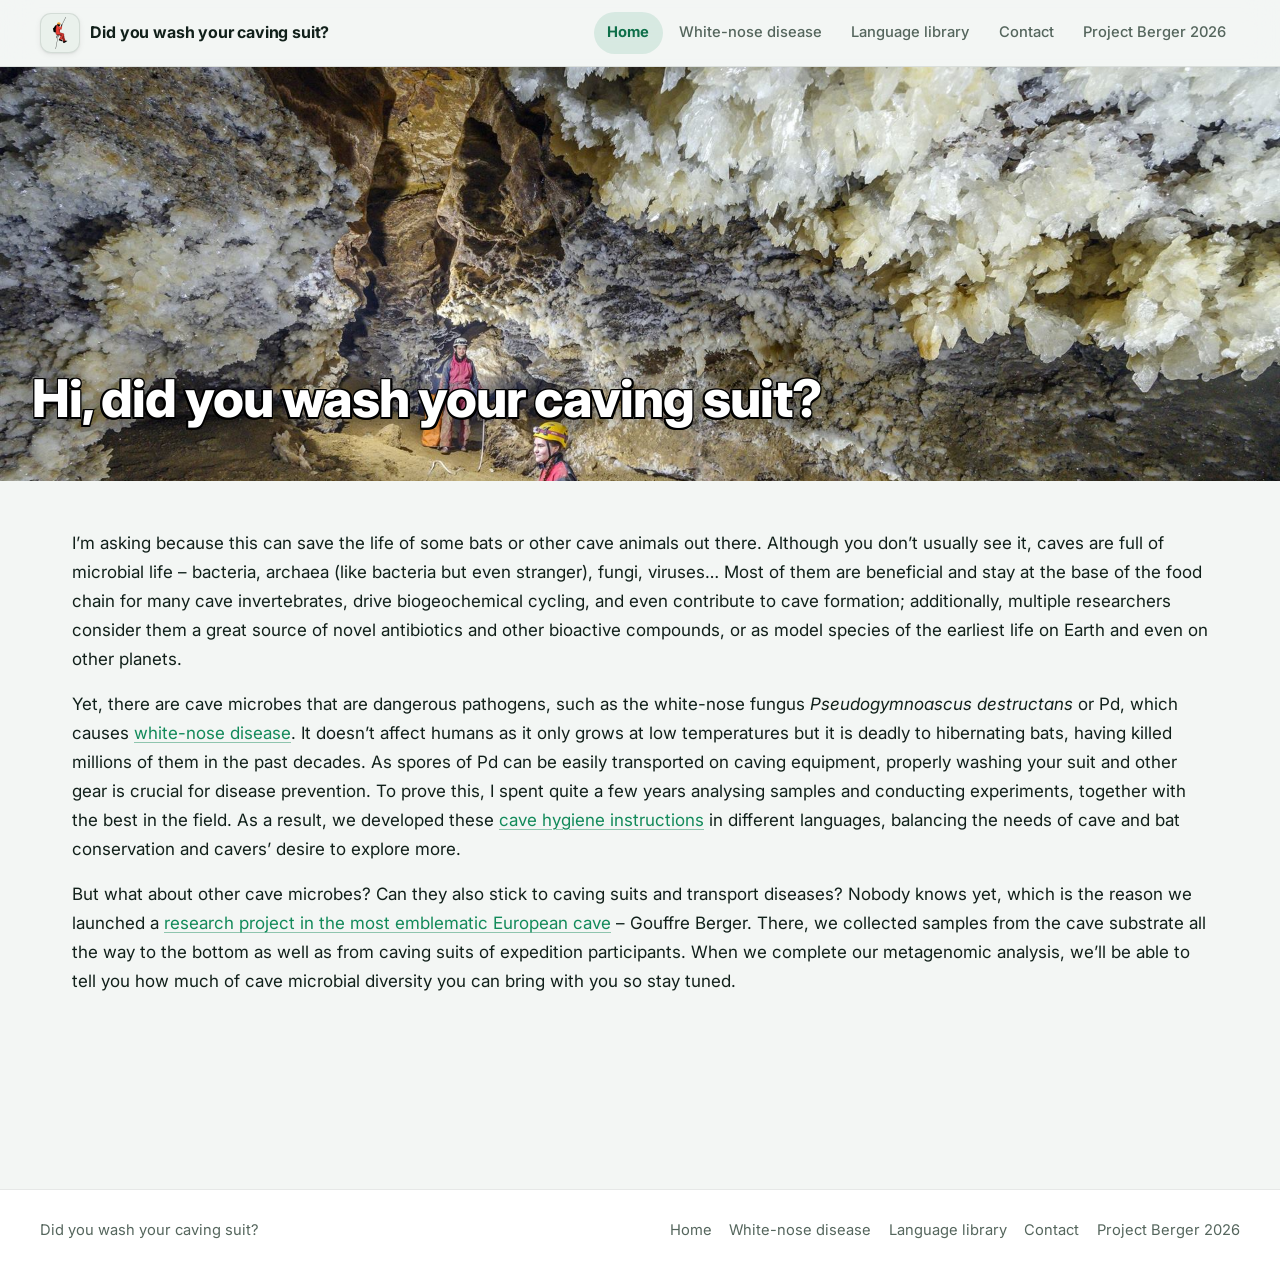
==== commit a9fe343e: "improvements" ====
--- a/index.html
+++ b/index.html
@@ -3,14 +3,15 @@
 <head>
   <meta charset="UTF-8">
   <meta name="viewport" content="width=device-width, initial-scale=1.0">
-  <title>Prevent the spread of white-nose disease &middot; Did you wash your caving suit?</title>
-  <meta name="description" content="A guide to bat-friendly caving in Europe and Asia. Prevent the spread of white-nose disease.">
+  <title>Did you wash your caving suit?</title>
+  <meta name="description" content="Caves are full of microbial life. Washing your caving suit helps prevent the spread of cave pathogens such as the white-nose fungus.">
   <meta name="theme-color" content="#128a5a">
   <link rel="icon" href="images/logo.png">
   <link rel="preconnect" href="https://fonts.googleapis.com">
   <link rel="preconnect" href="https://fonts.gstatic.com" crossorigin>
   <link href="https://fonts.googleapis.com/css2?family=Inter:wght@400;500;600;700;800&display=swap" rel="stylesheet">
   <link rel="stylesheet" href="css/style.css">
+  <link rel="preload" as="image" href="images/background/cave-podillia.jpg">
   <script defer src="js/main.js"></script>
 </head>
 <body>
@@ -27,7 +28,8 @@
       </button>
       <nav id="site-nav" class="site-nav" aria-label="Main">
         <ul>
-          <li><a href="index.html" aria-current="page">Prevent the spread of white-nose disease</a></li>
+          <li><a href="index.html" aria-current="page">Home</a></li>
+          <li><a href="white-nose-disease.html">White-nose disease</a></li>
           <li><a href="library.html">Language library</a></li>
           <li><a href="contact.html">Contact</a></li>
           <li><a href="projects.html">Project Berger 2026</a></li>
@@ -37,109 +39,19 @@
   </header>
 
   <main id="main">
-    <div class="container">
-      <section class="hero">
-        <span class="hero__kicker">A guide to bat-friendly caving in Europe and Asia</span>
-        <h1 class="hero__title">Prevent the spread of <em>white-nose disease</em></h1>
-        <p class="hero__byline">By Violeta Zhelyazkova, Jure Tičar, Stanimira Deleva, Nia Toshkova &amp; Sebastien Puechmaille</p>
-        <div class="hero__actions">
-          <a class="btn btn--primary" href="downloads/WND-instructions-EN.pdf">Download the pdf instructions here</a>
-          <a class="btn btn--ghost" href="downloads/WND_flyer_EN.png">Download the flyer here</a>
-        </div>
-      </section>
-    </div>
+    <section class="page-hero page-hero--home">
+      <div class="container content page-hero__inner">
+        <h1>Hi, did you wash your caving suit?</h1>
+      </div>
+    </section>
 
     <div class="container content">
-      <section class="section reveal">
-        <h2 class="section__title">What is white-nose disease?</h2>
-        <p>White-nose disease (WND; associated with the White-nose syndrome/WNS) is the deadliest disease known in hibernating cave-dwelling bats, caused by the white-nose fungus. Up to now, it has taken several million victims, causing more than 90% declines in the colonies of the most affected bat species in North America. As bats provide an important natural control over insect pest populations, their reduced numbers seriously impact both wild and agricultural ecosystems and human health. Additionally, bats are umbrella species in cave ecosystems that support nutrient cycles and help maintain cave biodiversity and formations. Thus, protecting bats often means protecting caves and all their inhabitants.</p>
-      </section>
+      <section class="reveal">
+        <p>I&rsquo;m asking because this can save the life of some bats or other cave animals out there. Although you don&rsquo;t usually see it, caves are full of microbial life &ndash; bacteria, archaea (like bacteria but even stranger), fungi, viruses&hellip; Most of them are beneficial and stay at the base of the food chain for many cave invertebrates, drive biogeochemical cycling, and even contribute to cave formation; additionally, multiple researchers consider them a great source of novel antibiotics and other bioactive compounds, or as model species of the earliest life on Earth and even on other planets.</p>
 
-      <section class="section reveal">
-        <h2 class="section__title">How to recognise WND?</h2>
-        <p>WND only affects bats during hibernation, when their body temperature is low, and cannot affect humans or other animals. It shows as a white, cotton-like fungal growth on the ears, muzzle, or wings of bats, usually in late hibernation/end of the winter (Figure 1). There are no known fungi outside of North America that look similar when observed with the naked eye; thus, visual observation of live bats is typically sufficient to diagnose WND. Usually, the more fungus you see, the more serious the infection is. However, do not confuse it with the growth of saprophytic (feeding on dead organic matter) fungi that cover the whole body of dead bats.</p>
-        <figure>
-          <img src="images/figure1-pd-bat.jpg" alt="Mouse-eared bat infected with Pd in Balabanova Dupka cave, Western Bulgaria">
-          <figcaption>Figure 1: Mouse-eared bat (<em>Myotis myotis/blythii</em>) infected with <em>Pd</em> in Balabanova Dupka cave, Western Bulgaria. Bats from this genus are the most common hosts of <em>Pd</em>, although other bat genera can be affected as well. Photo: Ivailo Borisov</figcaption>
-        </figure>
-      </section>
+        <p>Yet, there are cave microbes that are dangerous pathogens, such as the white-nose fungus <em>Pseudogymnoascus destructans</em> or Pd, which causes <a href="white-nose-disease.html">white-nose disease</a>. It doesn&rsquo;t affect humans as it only grows at low temperatures but it is deadly to hibernating bats, having killed millions of them in the past decades. As spores of Pd can be easily transported on caving equipment, properly washing your suit and other gear is crucial for disease prevention. To prove this, I spent quite a few years analysing samples and conducting experiments, together with the best in the field. As a result, we developed these <a href="library.html">cave hygiene instructions</a> in different languages, balancing the needs of cave and bat conservation and cavers&rsquo; desire to explore more.</p>
 
-      <section class="section reveal">
-        <h2 class="section__title">What causes WND?</h2>
-        <p>WND is caused by the cave-dwelling and cold-loving fungus <em>Pseudogymnoascus destructans</em>, also called <em>Pd</em> or the white-nose fungus (Figure 2). It is actually a complex of two species but we just discovered the second one and we have not yet given it a separate scientific name. Instead, we use the names <em>Pd1</em> and <em>Pd2</em>. Both <em>Pd1</em> and <em>Pd2</em> occur in Europe and Asia, however, they do not cause any mass mortality. This is because they have been present on these continents for thousands of years, giving bats evolutionary time to adapt to the infection. In contrast, <em>Pd1</em> was introduced to North America only recently (approximately 20&ndash;30 years ago), where it encountered naïve bat species with no prior evolutionary exposure to the pathogen. This effect, where pathogens invade new regions where they did not occur before, is called &ldquo;pathogen pollution&rdquo; and is often mediated by humans.</p>
-        <figure>
-          <img src="images/figure2-pd-fungus.jpg" alt="Pd under a light microscope and Pd growing in dishes">
-          <figcaption>Figure 2: A) <em>Pd</em> under a light microscope. The banana-like structures are its spores that it uses for fast asexual reproduction. Photo: Blagoy Uzunov; B) <em>Pd</em> in dishes with growing media. Photo: Violeta Zhelyazkova</figcaption>
-        </figure>
-      </section>
-
-      <section class="section reveal">
-        <h2 class="section__title">Why is cavers&rsquo; behaviour important?</h2>
-        <p><em>Pd</em> spores, invisible to the naked eye (spores are 1/140th of a millimetre), are found in different cave substrates (e.g., in the mud on the cave floor, on walls) together with hundreds of other microbial species (fungi, bacteria, etc.). All of these can easily stick to caving equipment (on their own or stuck to mud), which was proved by our experiments where we isolated living <em>Pd</em> from caving suits after visiting caves. We also showed that <em>Pd</em> could survive on caving equipment for at least 25 days at room temperature. This means that cavers can unwillingly transport <em>Pd1</em> or <em>Pd2</em> from one cave to another. Our genetic data shows that this already happened with <em>Pd1</em>, which was carried unnoticed from the region of Podillia in Western Ukraine, where the longest gypsum caves in the world are located (Figure 3), to a cave in New York State in the US. In contrast, although some bat species can migrate great distances, a lot of research has shown they are not effective at carrying <em>Pd</em> far from their roosts.</p>
-        <figure>
-          <img src="images/figure3-podillia.jpg" alt="Caves in Podillia, Western Ukraine">
-          <figcaption>Figure 3: Caves in Podillia are not only famous for their immense length and wonderful crystals so they attract many international visitors. Photo: Viktor Lyagyshkin</figcaption>
-        </figure>
-      </section>
-
-      <section class="section reveal">
-        <h2 class="section__title">What is the solution for WND prevention?</h2>
-        <p>Fortunately, good expedition planning and hygiene can greatly reduce the spread of <em>Pd</em>. Here, we present specific hygiene instructions to follow in Europe or Asia, depending on travel distance.</p>
-
-        <h3 class="subsection-title">Distances below 100 km or caving within the same region in the course of a single expedition &ndash; low conservation risk</h3>
-        <p>At this distance, bats can carry <em>Pd</em>. Thus, simply removing the mud from caving suits and other equipment with water and a brush is enough as our goal is not necessarily to kill all <em>Pd</em> on our clothes but to limit its movement. Thus, cavers&rsquo; tradition of washing in local rivers is acceptable (Figure 4).</p>
-        <figure>
-          <img src="images/figure4-washing-river.jpeg" alt="Cavers washing equipment in a river">
-          <figcaption>Figure 4: The usual way European cavers wash their equipment after expeditions. This practice is suitable between cave visits within the same geographical region. Photo: Milena Nenova</figcaption>
-        </figure>
-
-        <h3 class="subsection-title">Distances between 100 and 1000 km or travelling between different caving regions within the same continent &ndash; moderate conservation risk</h3>
-        <p>At this distance, people are already more effective <em>Pd</em> vectors than bats. Although both <em>Pd1</em> and <em>Pd2</em> species occur everywhere in Europe and big parts of Asia, mixing genetically different white-nose fungi can potentially create more dangerous pathogen variants. This has already happened with the chytrid fungus that kills amphibians around the world. Thus, we recommend <strong>washing your equipment extra carefully by hand or putting it in the washing machine after removing the mud, preferably using a detergent</strong> (Figure 5). Our experiments in the lab have shown that thorough brushing in water removes about 95% of <em>Pd</em> spores initially present on cordura pieces, and machine washing with detergent removes more than 99.5% of <em>Pd</em> spores. From nylon rope pieces, brushing with water removes about 85% of <em>Pd</em>, and machine washing with a specialised detergent, safe to use on equipment, can remove up to 98% of <em>Pd</em>. If you visit another caving club working in a different caving region, it is best to use their local equipment.</p>
-        <figure>
-          <img src="images/figure5-washing-machine.jpg" alt="Caving equipment being washed in a washing machine">
-          <figcaption>Figure 5: Washing machines are actually safe to use for caving equipment. Photo: Peter Velkov</figcaption>
-        </figure>
-
-        <h3 class="subsection-title">Distances above 1000 km within the same continent &ndash; high conservation risk</h3>
-        <p>Here, the risks of genetic exchanges between different fungal strains are higher; thus, you should kill or remove all <em>Pd</em> from your equipment. The best practice would be to <strong>wash your caving suit at temperatures above 55&deg;C for more than 5 minutes</strong> (proven to kill <em>Pd</em>) and <strong>disinfect hard equipment</strong> such as your camera with alcohol or other suitable agents, of course, after removing all mud. Leave all personal equipment, such as ropes, that cannot be safely disinfected and borrow local equipment instead. When leaving the place of the expedition, make sure that all dirty equipment is placed in clean bags so that it does not contaminate your clean equipment or your car. If your car gets dirty, you should wash it between expeditions as well &ndash; this will help prevent not only the spread of <em>Pd</em> but also the spread of other microbes that may live in the soil. For more detailed decontamination protocols and updated lists of disinfection agents tested against <em>Pd</em>, you can visit: <a href="https://www.whitenosesyndrome.org/static-page/decontamination-information">https://www.whitenosesyndrome.org/static-page/decontamination-information</a>.</p>
-
-        <h3 class="subsection-title">Transcontinental distances &ndash; very high conservation risk</h3>
-        <p>Bringing <em>Pd1</em> or <em>Pd2</em> to new places where they do not currently occur can start a second wave of WND-epidemics that cannot be stopped after. Thus, any equipment that you bring between continents should be 100% disinfected, and your shoes and other clothes should be clean. <strong>Do not bring anything that might contain even a trace of cave substrate.</strong></p>
-
-        <h3 class="subsection-title">Other continents</h3>
-        <p>When caving in North America, you should follow their local guidelines available here: <a href="https://www.whitenosesyndrome.org/static-page/decontamination-information">https://www.whitenosesyndrome.org/static-page/decontamination-information</a>, which are based on <em>Pd</em> presence/absence rather than distance. Briefly, in a place where bats massively die of WND, every caving trip is considered high conservation risk, and caving equipment should always be disinfected between caves. Moving equipment from areas that are more contaminated with <em>Pd</em> to areas that are less contaminated is considered very high conservation risk and should be avoided. A regularly updated map of such areas can be found on the abovementioned website as well as a list of local disinfection agents tested against <em>Pd</em>. The best hygiene practice remains washing at temperatures above 55&deg;C for more than 5 minutes. Some people, mainly researchers, also use single-use caving suits but these are rarely practical for exploratory caving. <strong>Do not bring caving equipment in and out of the continent.</strong></p>
-        <p>In Australia or South America, <em>Pd</em> is not yet present. However, research shows that bat mortality due to WND is probable, as many caves offer conditions suitable for <em>Pd</em> and bat species are not adapted to the fungus. Thus, <strong>caving equipment should not be moved in and out of these continents</strong>. Within continents, you can follow the by-distance hygiene rules to prevent pathogen pollution with other microbial species. More information can be found here: <a href="https://wildlifehealthaustralia.com.au">https://wildlifehealthaustralia.com.au</a> (for Australia).</p>
-      </section>
-
-      <section class="section reveal">
-        <h2 class="section__title">How else can you help?</h2>
-        <p>These hygiene instructions are based on the best of our current scientific knowledge, but there is always space for improvement. Feel free to share any ideas for cleaning caving equipment that can be both easy and safe for the environment. After a visit to a cave where <em>Pd</em> is particularly abundant or before a visit to a newly discovered cave or a cave that does not have a natural entrance or is particularly sensitive for other reasons, it might be prudent to go a hygiene category up. Do not forget to inform yourself about local legislation and cave access restrictions. For caves inhabited by big bat colonies, avoid recreational visits during their reproduction or hibernation.</p>
-        <p>Lastly, bat biologists are few, but cavers are many&mdash;and your observations are invaluable. You can get in touch with local bat experts or our team and report bat numbers and any signs of disease or unusual mortality. When reporting, include the cave name, exact location, date, number of live and dead bats, and photos. Note any unusual bat behaviour, visual WND, or recent human activity. Add your contact info for follow-up.</p>
-        <figure>
-          <img src="downloads/WND_flyer_EN.png" alt="White-nose disease hygiene flyer in English">
-          <figcaption>Flyer design: Jure Tičar</figcaption>
-        </figure>
-      </section>
-
-      <section class="section reveal">
-        <h2 class="section__title">Acknowledgements</h2>
-        <p>We thank all cavers who helped us with advice or filled and distributed our questionnaires about speleological hygiene practices.</p>
-      </section>
-
-      <section class="section reveal">
-        <h2 class="section__title">Literature cited</h2>
-        <ul class="references">
-          <li>Cheng TL, Reichard JD, Coleman JTH, Weller TJ, Thogmartin WE, Reichert BE, Bennett AB, Broders HG, Campbell J, Etchison K, Feller DJ, Geboy R, Hemberger T, Herzog C, Hicks AC, Houghton S, Humber J, Kath JA, King RA, Loeb SC, Massé A, Morris KM, Niederriter H, Nordquist G, Perry RW, Reynolds RJ, Sasse DB, Scafini MR, Stark RC, Stihler CW, Thomas SC, Turner GG, Webb S, Westrich BJ, Frick WF (2021) The scope and severity of white-nose syndrome on hibernating bats in North America. Conservation Biology 35: 1586&ndash;1597. <a href="https://doi.org/10.1111/cobi.13739">https://doi.org/10.1111/cobi.13739</a></li>
-          <li>Fischer NM, Dumville I, Nabholz B, Zhelyazkova V, Stecker RM, Blomberg AS, Dool SE, Fritze M, Tilak MK, Bashta AT, Chenal C, Fiston-Lavier AS, Puechmaille SJ (2025) Two distinct host-specialized fungal species cause white-nose disease in bats. Nature. <a href="https://doi.org/10.1038/s41586-025-09060-5">https://doi.org/10.1038/s41586-025-09060-5</a></li>
-          <li>Fritze M, Puechmaille SJ, Fickel J, Czirják GA, Voigt CC (2021) A Rapid, in-Situ Minimally-Invasive Technique to Assess Infections with Pseudogymnoascus destructans in Bats. Acta Chiropterologica 23: 259&ndash;270. <a href="https://doi.org/10.3161/15081109ACC2021.23.1.022">https://doi.org/10.3161/15081109ACC2021.23.1.022</a></li>
-          <li>Gargas A, Trest MT, Christensen M, Volk TJ, Blehert DS (2009) Geomyces destructans sp. nov. associated with bat white-nose syndrome. Mycotaxon 108: 147&ndash;154. <a href="https://doi.org/10.5248/108.147">https://doi.org/10.5248/108.147</a></li>
-          <li>Leopardi S, Blake D, Puechmaille SJ (2015) White-nose syndrome fungus introduced from Europe to North America. Current Biology 25: R217&ndash;R219. <a href="https://doi.org/10.1016/j.cub.2015.01.047">https://doi.org/10.1016/j.cub.2015.01.047</a></li>
-          <li>Lorch JM, Meteyer CU, Behr MJ, Boyles JG, Cryan PM, Hicks AC, Ballmann AE, Coleman JTH, Redell DN, Reeder DM, Blehert DS (2011) Geomyces destructans causes white-nose syndrome. Nature 480: 376&ndash;378. <a href="https://doi.org/10.1038/nature10590">https://doi.org/10.1038/nature10590</a></li>
-          <li>Puechmaille SJ, Wibbelt G, Korn V, Fuller H, Forget F, Mühldorfer K, Kurth A, Bogdanowicz W, Borel C, Bosch T, Cherezy T, Drebet M, Görföl T, Haarsma AJ, Herhaus F, Hallart G, Hammer M, Jungmann C, Le Bris Y, Lutsar L, Masing M, Mulkens B, Passior K, Starrach M, Wojtaszewski A, Zöphel U, Teeling EC (2011) Pan-European distribution of white-nose syndrome fungus (Geomyces destructans) not associated with mass mortality. PLoS ONE 6. <a href="https://doi.org/10.1371/journal.pone.0019167">https://doi.org/10.1371/journal.pone.0019167</a></li>
-          <li>Zhelyazkova V, Hubancheva A, Radoslavov G, Toshkova N, Puechmaille SJ (2020) Did you wash your caving suit? Cavers&rsquo; role in the potential spread of pseudogymnoascus destructans, the causative agent of white-nose disease. International Journal of Speleology 49: 145&ndash;155. <a href="https://doi.org/10.5038/1827-806X.49.2.2326">https://doi.org/10.5038/1827-806X.49.2.2326</a></li>
-          <li>Zhelyazkova V, Tičar J, Deleva S, Ivanov A, Toshkova N, Puechmaille S (2025) Cavers&rsquo; knowledge of biosecurity and its influence on the prevention of white-nose disease. Subterranean Biology 52: 45&ndash;68. <a href="https://doi.org/10.3897/subtbiol.52.140425">https://doi.org/10.3897/subtbiol.52.140425</a></li>
-          <li>Zukal J, Bandouchova H, Brichta J, Cmokova A, Jaron KS, Kolarik M, Kovacova V, Kubátová A, Nováková A, Orlov O, Pikula J, Presetnik P, Šuba J, Zahradníková Jr. A, Martínková N (2016) White-nose syndrome without borders: Pseudogymnoascus destructans infection tolerated in Europe and Palearctic Asia but not in North America. Scientific Reports 6: 19829. <a href="https://doi.org/10.1038/srep19829">https://doi.org/10.1038/srep19829</a></li>
-        </ul>
+        <p>But what about other cave microbes? Can they also stick to caving suits and transport diseases? Nobody knows yet, which is the reason we launched a <a href="projects.html">research project in the most emblematic European cave</a> &ndash; Gouffre Berger. There, we collected samples from the cave substrate all the way to the bottom as well as from caving suits of expedition participants. When we complete our metagenomic analysis, we&rsquo;ll be able to tell you how much of cave microbial diversity you can bring with you so stay tuned.</p>
       </section>
     </div>
   </main>
@@ -148,7 +60,8 @@
     <div class="container site-footer__inner">
       <p>Did you wash your caving suit?</p>
       <nav aria-label="Footer">
-        <a href="index.html">Prevent the spread of white-nose disease</a>
+        <a href="index.html">Home</a>
+        <a href="white-nose-disease.html">White-nose disease</a>
         <a href="library.html">Language library</a>
         <a href="contact.html">Contact</a>
         <a href="projects.html">Project Berger 2026</a>
--- a/css/style.css
+++ b/css/style.css
@@ -5,8 +5,8 @@
   --font-sans: "Inter", ui-sans-serif, system-ui, -apple-system, "Segoe UI",
     Roboto, Helvetica, Arial, sans-serif;
 
-  --container: 1100px;
-  --content: 820px;
+  --container: 1264px;
+  --content: 1200px;
 
   --radius-sm: 10px;
   --radius: 16px;
@@ -506,7 +506,7 @@
    ========================================================================== */
 .lang-list {
   display: grid;
-  grid-template-columns: repeat(auto-fill, minmax(240px, 1fr));
+  grid-template-columns: repeat(auto-fit, minmax(420px, 1fr));
   gap: clamp(1rem, 2vw, 1.4rem);
   margin: 0;
   padding: 0;
@@ -514,9 +514,11 @@
 }
 
 .lang-card {
-  display: flex;
-  flex-direction: column;
-  gap: 0.9rem;
+  display: grid;
+  grid-template-columns: auto 1fr;
+  align-items: start;
+  column-gap: 1rem;
+  row-gap: 0.55rem;
   padding: 1.35rem;
   background: var(--surface);
   border: 1px solid var(--border);
@@ -532,6 +534,8 @@
 }
 
 .lang-card__flag {
+  grid-row: 1;
+  align-self: start;
   width: 56px;
   height: 38px;
   object-fit: cover;
@@ -541,23 +545,23 @@
 }
 
 .lang-card__name {
+  grid-column: 2;
+  align-self: center;
   margin: 0;
   font-size: 1.08rem;
   font-weight: 700;
 }
 
-.lang-card__name a {
-  color: var(--text);
-  text-decoration: none;
-}
-
-.lang-card__name a:hover {
-  color: var(--accent-2);
-}
-
 .lang-card__actions {
-  margin-top: auto;
-  padding-top: 0.25rem;
+  grid-column: 1 / -1;
+  display: flex;
+  flex-wrap: wrap;
+  gap: 0.5rem;
+  margin-top: 0.5rem;
+}
+
+.lang-card__actions .btn {
+  max-width: 100%;
 }
 
 /* ==========================================================================
@@ -590,6 +594,91 @@
   border-radius: 50%;
   background: var(--accent);
   opacity: 0.7;
+}
+
+/* ==========================================================================
+   Page hero banners
+   ========================================================================== */
+.lead {
+  max-width: 62ch;
+  font-size: 1.15rem;
+  color: var(--muted);
+}
+
+.byline {
+  max-width: 62ch;
+  margin: 0.6rem 0 0;
+  color: var(--muted);
+  font-style: italic;
+}
+
+.btn-row {
+  display: flex;
+  flex-wrap: wrap;
+  gap: 0.75rem;
+  margin-top: 1.75rem;
+}
+
+.page-hero {
+  position: relative;
+  display: flex;
+  align-items: flex-end;
+  min-height: clamp(300px, 46vh, 480px);
+  overflow: hidden;
+  background-color: var(--surface-2);
+  background-size: cover;
+  background-position: center 40%;
+}
+
+.page-hero__inner {
+  position: relative;
+  z-index: 1;
+  width: 100%;
+  max-width: none;
+  margin-inline: 0;
+  padding-block: clamp(1.75rem, 6vw, 3.25rem);
+}
+
+.page-hero h1 {
+  margin: 0;
+  color: #fff;
+  font-size: clamp(1.9rem, 5vw, 3.25rem);
+  text-shadow:
+    -1.5px -1.5px 0 #000,
+     1.5px -1.5px 0 #000,
+    -1.5px  1.5px 0 #000,
+     1.5px  1.5px 0 #000,
+    -1.5px  0     0 #000,
+     1.5px  0     0 #000,
+     0     -1.5px 0 #000,
+     0      1.5px 0 #000,
+     0 2px 20px rgba(0, 0, 0, 0.5);
+}
+
+.page-hero + .container {
+  padding-top: clamp(2rem, 5vw, 3rem);
+}
+
+.page-hero--home {
+  background-image: url("../images/background/cave-podillia.jpg");
+}
+
+.page-hero--library {
+  background-image: url("../images/background/cave-krizna.jpg");
+  background-position: center;
+}
+
+.page-hero--contact {
+  background-image: url("../images/background/bat-myotis-capaccinii.jpg");
+}
+
+.page-hero--projects {
+  background-image: url("../images/background/cave-urushka-maara.jpg");
+}
+
+.page-hero--wnd {
+  background-image: url("../images/background/wnd-banner.jpg");
+  background-position: center bottom;
 }
 
 /* ==========================================================================
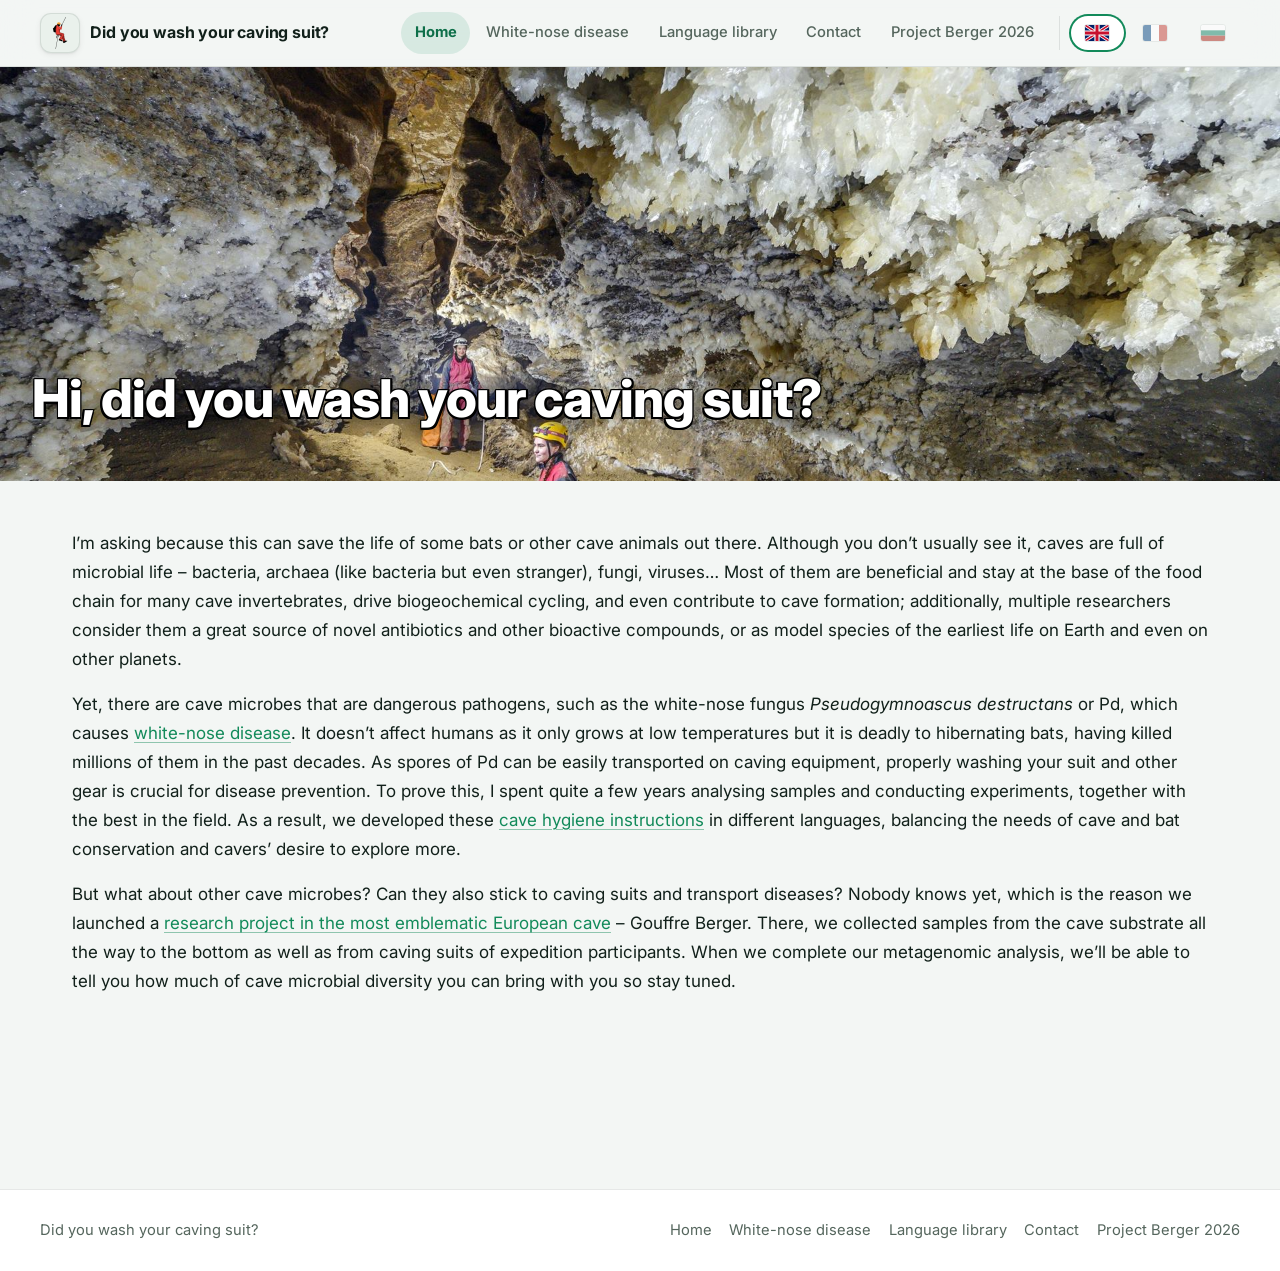
==== commit c9145b7c: "Add English, French, and Bulgarian multilingual site - English remains the default at the root; Fren" ====
--- a/index.html
+++ b/index.html
@@ -10,9 +10,13 @@
   <link rel="preconnect" href="https://fonts.googleapis.com">
   <link rel="preconnect" href="https://fonts.gstatic.com" crossorigin>
   <link href="https://fonts.googleapis.com/css2?family=Inter:wght@400;500;600;700;800&display=swap" rel="stylesheet">
-  <link rel="stylesheet" href="css/style.css">
+  <link rel="stylesheet" href="css/style.css?v=20261116">
+  <link rel="alternate" hreflang="en" href="https://washyoursuit.org/index.html">
+  <link rel="alternate" hreflang="fr" href="https://washyoursuit.org/fr/index.html">
+  <link rel="alternate" hreflang="bg" href="https://washyoursuit.org/bg/index.html">
+  <link rel="alternate" hreflang="x-default" href="https://washyoursuit.org/index.html">
   <link rel="preload" as="image" href="images/background/cave-podillia.jpg">
-  <script defer src="js/main.js"></script>
+  <script defer src="js/main.js?v=20261116"></script>
 </head>
 <body>
   <a class="skip-link" href="#main">Skip to content</a>
@@ -34,6 +38,11 @@
           <li><a href="contact.html">Contact</a></li>
           <li><a href="projects.html">Project Berger 2026</a></li>
         </ul>
+        <div class="lang-switch" role="group" aria-label="Language">
+          <a class="lang-switch__link" href="index.html" hreflang="en" lang="en" aria-label="English" title="English" aria-current="true" data-lang="en"><img src="images/flag-en.svg" alt=""></a>
+          <a class="lang-switch__link" href="fr/index.html" hreflang="fr" lang="fr" aria-label="Français" title="Français" data-lang="fr"><img src="images/flag-fr.svg" alt=""></a>
+          <a class="lang-switch__link" href="bg/index.html" hreflang="bg" lang="bg" aria-label="Български" title="Български" data-lang="bg"><img src="images/flag-bg.svg" alt=""></a>
+        </div>
       </nav>
     </div>
   </header>
--- a/css/style.css
+++ b/css/style.css
@@ -74,6 +74,7 @@
   background: var(--bg);
   -webkit-font-smoothing: antialiased;
   text-rendering: optimizeLegibility;
+  overflow-wrap: break-word;
 }
 
 img,
@@ -175,6 +176,7 @@
   display: inline-flex;
   align-items: center;
   gap: 0.65rem;
+  min-width: 0;
   text-decoration: none;
   color: var(--text);
   font-weight: 700;
@@ -187,6 +189,7 @@
 }
 
 .site-brand img {
+  flex: none;
   width: 40px;
   height: 40px;
   object-fit: contain;
@@ -198,11 +201,18 @@
 }
 
 .site-brand__name {
+  min-width: 0;
+  overflow: hidden;
   font-size: 1rem;
+  text-overflow: ellipsis;
+  white-space: nowrap;
 }
 
 .site-nav {
   margin-left: auto;
+  display: flex;
+  align-items: center;
+  gap: 0.7rem;
 }
 
 .site-nav ul {
@@ -236,8 +246,89 @@
   font-weight: 700;
 }
 
+/* Language switcher */
+.lang-switch {
+  display: flex;
+  align-items: center;
+  gap: 0.3rem;
+  padding-left: 0.7rem;
+  border-left: 1px solid var(--border);
+}
+
+.lang-switch__link {
+  display: inline-flex;
+  padding: 3px;
+  border-radius: 6px;
+  text-decoration: none;
+  opacity: 0.55;
+  filter: saturate(0.7);
+  transition: opacity 0.15s ease, filter 0.15s ease, background 0.15s ease,
+    box-shadow 0.15s ease;
+}
+
+.lang-switch__link:hover {
+  opacity: 1;
+  filter: none;
+  background: var(--surface-2);
+}
+
+.lang-switch__link[aria-current="true"] {
+  opacity: 1;
+  filter: none;
+  background: var(--surface);
+  box-shadow: 0 0 0 2px var(--accent);
+}
+
+.lang-switch__link img {
+  width: 26px;
+  height: 18px;
+  border-radius: 3px;
+  border: 1px solid var(--border);
+  object-fit: cover;
+}
+
+/* Remembered-language hint */
+.lang-hint {
+  background: var(--accent-soft);
+  border-bottom: 1px solid var(--border);
+  font-size: 0.9rem;
+}
+
+.lang-hint__inner {
+  display: flex;
+  align-items: center;
+  gap: 1rem;
+  padding-block: 0.55rem;
+}
+
+.lang-hint p {
+  margin: 0;
+}
+
+.lang-hint a {
+  font-weight: 600;
+}
+
+.lang-hint__close {
+  margin-left: auto;
+  padding: 0.1rem 0.45rem;
+  border: 0;
+  border-radius: 8px;
+  background: transparent;
+  color: var(--muted);
+  font-size: 1.35rem;
+  line-height: 1;
+  cursor: pointer;
+}
+
+.lang-hint__close:hover {
+  background: var(--surface-2);
+  color: var(--text);
+}
+
 .nav-toggle {
   display: none;
+  flex: none;
   margin-left: auto;
   width: 44px;
   height: 44px;
@@ -506,7 +597,7 @@
    ========================================================================== */
 .lang-list {
   display: grid;
-  grid-template-columns: repeat(auto-fit, minmax(420px, 1fr));
+  grid-template-columns: repeat(auto-fit, minmax(min(420px, 100%), 1fr));
   gap: clamp(1rem, 2vw, 1.4rem);
   margin: 0;
   padding: 0;
@@ -515,7 +606,7 @@
 
 .lang-card {
   display: grid;
-  grid-template-columns: auto 1fr;
+  grid-template-columns: auto minmax(0, 1fr);
   align-items: start;
   column-gap: 1rem;
   row-gap: 0.55rem;
@@ -547,21 +638,26 @@
 .lang-card__name {
   grid-column: 2;
   align-self: center;
+  min-width: 0;
   margin: 0;
   font-size: 1.08rem;
   font-weight: 700;
+  overflow-wrap: anywhere;
 }
 
 .lang-card__actions {
   grid-column: 1 / -1;
   display: flex;
   flex-wrap: wrap;
+  min-width: 0;
   gap: 0.5rem;
   margin-top: 0.5rem;
 }
 
 .lang-card__actions .btn {
   max-width: 100%;
+  white-space: normal;
+  overflow-wrap: anywhere;
 }
 
 /* ==========================================================================
@@ -582,6 +678,12 @@
   line-height: 1.6;
   color: var(--muted);
   word-break: break-word;
+  overflow-wrap: anywhere;
+}
+
+.references a,
+.section a {
+  overflow-wrap: anywhere;
 }
 
 .references li::before {
@@ -707,7 +809,9 @@
 .site-footer nav {
   margin-left: auto;
   display: flex;
-  gap: 1.1rem;
+  flex-wrap: wrap;
+  max-width: 100%;
+  gap: 0.35rem 1.1rem;
 }
 
 .site-footer nav a {
@@ -736,7 +840,7 @@
 /* ==========================================================================
    Responsive
    ========================================================================== */
-@media (max-width: 900px) {
+@media (max-width: 1024px) {
   .nav-toggle {
     display: block;
   }
@@ -753,10 +857,13 @@
     border-radius: 0 0 var(--radius) var(--radius);
     box-shadow: var(--shadow-lg);
     display: none;
+    flex-direction: column;
+    align-items: stretch;
+    gap: 0;
   }
 
   .site-nav.is-open {
-    display: block;
+    display: flex;
   }
 
   .site-nav ul {
@@ -770,6 +877,23 @@
     padding: 0.8rem 0.9rem;
     border-radius: 10px;
   }
+
+  .lang-switch {
+    justify-content: flex-start;
+    margin-top: 0.35rem;
+    padding: 0.55rem 0.35rem 0.1rem;
+    border-left: 0;
+    border-top: 1px solid var(--border);
+  }
+
+  .lang-switch__link {
+    padding: 4px;
+  }
+
+  .lang-switch__link img {
+    width: 34px;
+    height: 23px;
+  }
 }
 
 @media (max-width: 600px) {
